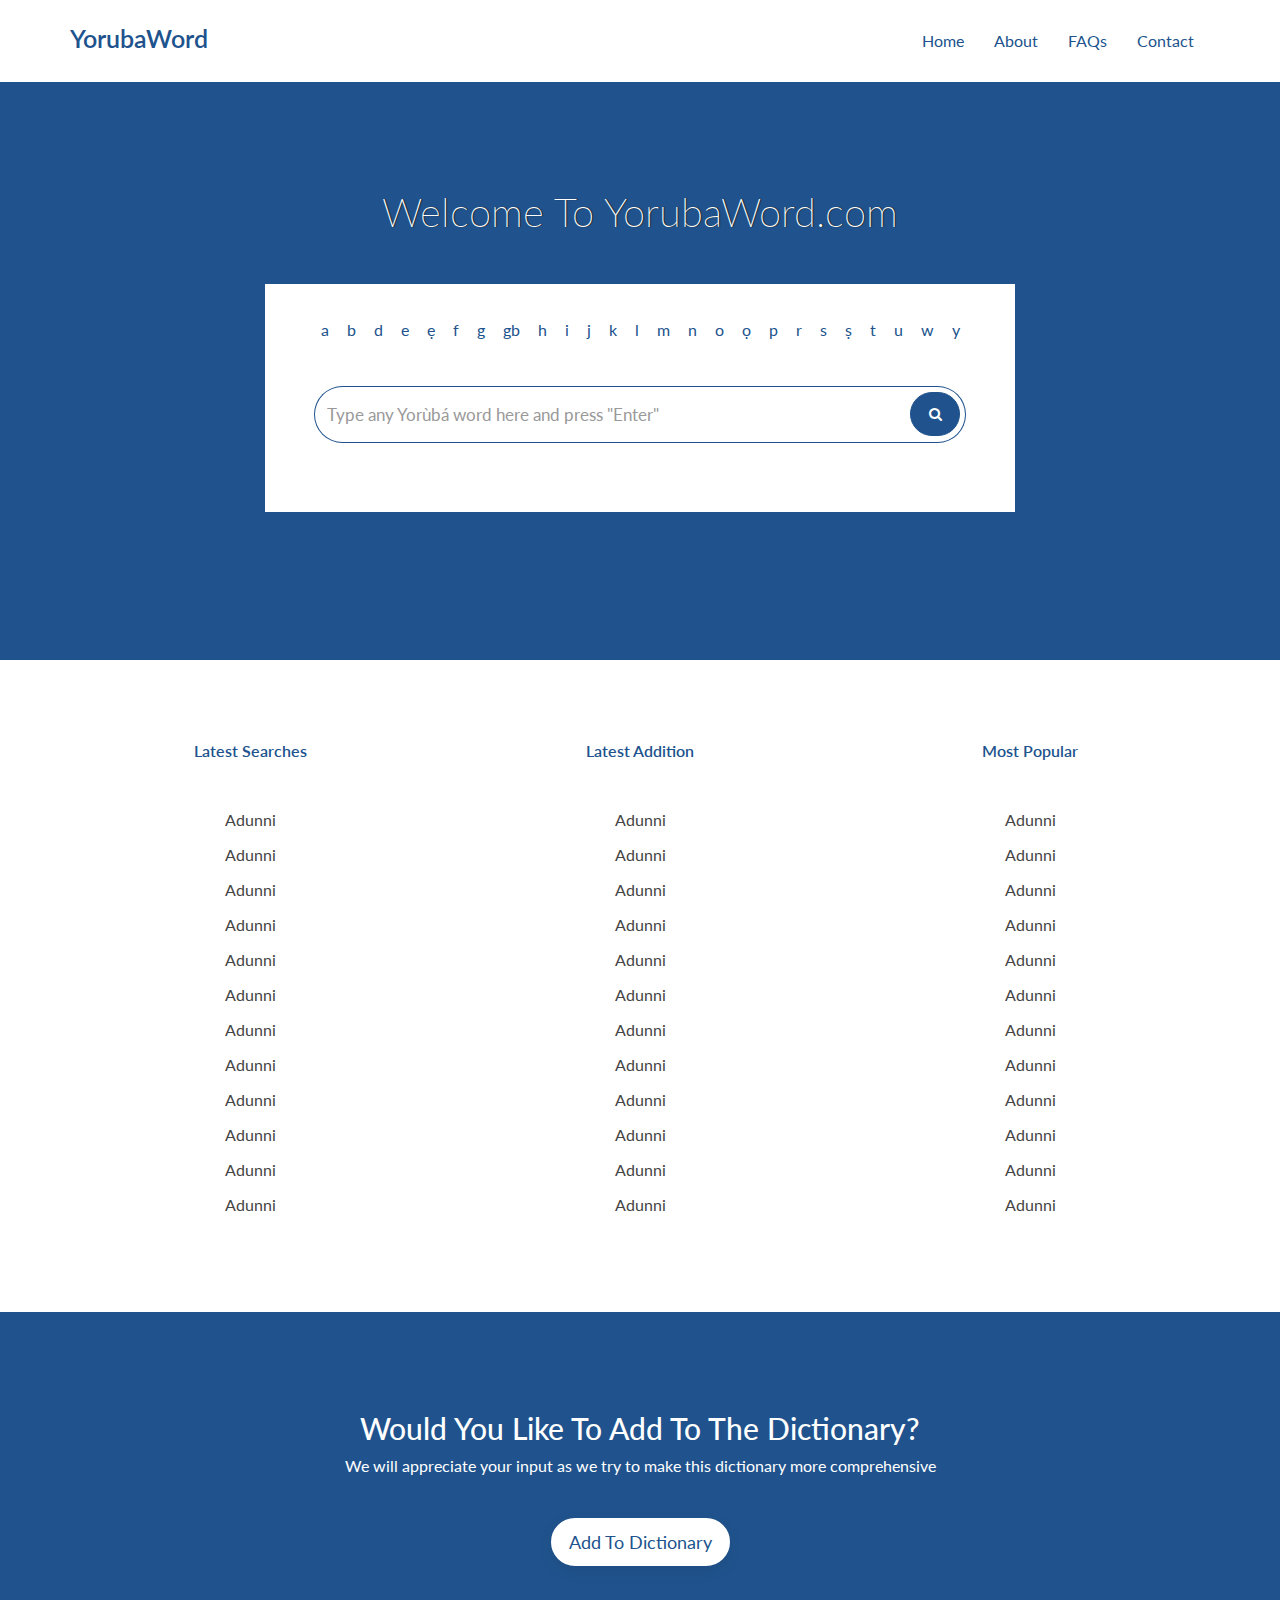
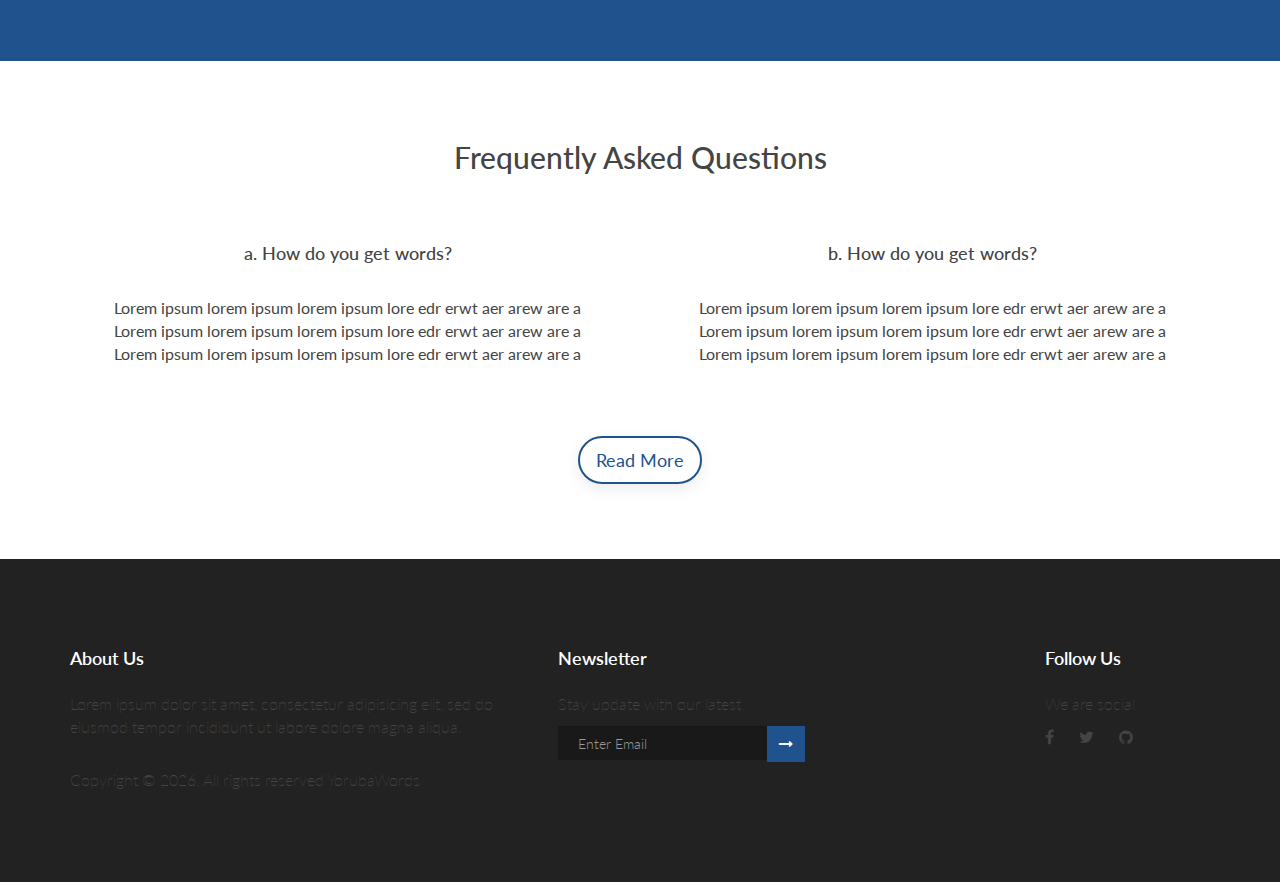
==== index.html @ 826f037b "updates" ====
<!DOCTYPE HTML>

<html>

<head>

    <title>Yoruba Words</title>
    
    <meta http-equiv="content-type" content="text/html;charset=UTF-8" />
    <meta charset="UTF-8" name="viewport" content="width=device-width,initial-scale=1,maximum-scale=1" />
    <meta name="description" content="Yoruba Words">

    <meta property="og:title" content="YorubaWords">
    <meta property="og:url" content="index.html">
    <meta property="og:description" content="Over 10,000 Yoruba words and still growing...">
    <meta property="og:type" content="website">
    <meta property="og:image" content="">

    <link href="https://fonts.googleapis.com/css?family=Lato" rel="stylesheet">


    <link href="assets/css/bootstrap.min.css" rel="stylesheet">
    
    <link href="assets/css/jquery-ui.min.css" rel="stylesheet">
    
    <link href="assets/css/font-awesome.min.css" rel="stylesheet">

    <link href="assets/css/style.css" rel="stylesheet">

</head>

<body>
    
    <!-- Header -->
    <header>
    
        <div class="container">

            <div class="navbar-brand hcolor">
              
                <a href="index.html">
                    <h2 class="hlogo">YorubaWord</h2>
                </a>

            </div>

            <div id="layout-nav" class="navbar" role="navigation">
                
                <div class="navbar-header">
                
                    <button type="button" class="navbar-toggle" data-toggle="collapse" data-target=".navbar-main-collapse">
                
                        <span class="sr-only">Toggle navigation</span>
                        
                        <span class="icon-bar"></span>
                        <span class="icon-bar"></span>
                        <span class="icon-bar"></span>
                
                    </button>
                
                </div>
                                           
                <div class="collapse navbar-collapse navbar-main-collapse">
                
                    <ul class="nav navbar-nav navbar-right hcolor">   
                
                        <li><a href="index.html">Home</a></li>
                        <li><a href="#">About</a></li>
                        <li><a href="faq.html">FAQs</a></li>
                        <li><a href="contact.html">Contact</a></li>
                    
                    </ul>
                
                </div>
            
            </div>
           
        </div>
   
    </header>
   
    <!-- end header -->

            
    <section id="searchform">

        <div class="jumbotron" id="home-banner">
        
            <div class="container">

                <div class="row">

                    <div class="col-md-2"></div>

                    <div class="col-md-8">
                
                        <h1>Welcome To YorubaWord.com</h1>

                        <div class="search-background">

                                <h4>Names listed alphabetically:</h4>
                                
                                <ul class="alphasearch">
                                
                                    
                                    <a href="#"><li>a</li></a>
                                    
                                    <a href="#"><li>b</li></a>
                                    
                                    <a href="#"><li>d</li></a>
                                    
                                    <a href="#"><li>e</li></a>
                                    
                                    <a href="#"><li>ẹ</li></a>
                                    
                                    <a href="#"><li>f</li></a>
                                    
                                    <a href="#"><li>g</li></a>
                                    
                                    <a href="#"><li>gb</li></a>
                                    
                                    <a href="#"><li>h</li></a>
                                    
                                    <a href="#"><li>i</li></a>
                                    
                                    <a href="#"><li>j</li></a>
                                    
                                    <a href="#"><li>k</li></a>
                                    
                                    <a href="#"><li>l</li></a>
                                    
                                    <a href="#"><li>m</li></a>
                                    
                                    <a href="#"><li>n</li></a>
                                    
                                    <a href="#"><li>o</li></a>
                                    
                                    <a href="#"><li>ọ</li></a>
                                    
                                    <a href="#"><li>p</li></a>
                                    
                                    <a href="#"><li>r</li></a>
                                    
                                    <a href="#"><li>s</li></a>
                                    
                                    <a href="#"><li>ṣ</li></a>
                                    
                                    <a href="#"><li>t</li></a>
                                    
                                    <a href="#"><li>u</li></a>
                                    
                                    <a href="#"><li>w</li></a>
                                    
                                    <a href="#"><li>y</li></a>
                                    
                                
                                </ul>
                            

                                <form class="form-horizontal" role="form">
                        
                                    <div class="search-input" id="search-tph">             			
                        
                                        <input type="text" class="form-control th this-query"
                                            id="keyboard" name="searchname"
                                            placeholder="Type any Yorùbá word here and press &quot;Enter&quot;" 
                                            autocomplete="off" spellcheck="false"
                                        >

                                        <button class="btn btn-search btn-success" type="submit"><i class="fa fa-search"></i></button>
                        
                                    </div>
                                    
                                    <br /><!-- /input-group -->                
                    
                                </form>
                            
                        </div>
                    
                    </div>

                    <div class="col-md-2"></div>
                
                </div>
                
            </div>
        
        </div>
    
    </section>

    <!-- end search section-->

    <!-- middle  section -->

    <section >
        
        <div class="container">

            <div class="row midbar">
                
                <div class="col-md-4 col-lg-4 popo-bg">

                    <p class="popotext">Latest Searches</p>

                        <ul class="popo-wd">
                            <li><a href="">Adunni</a></li>
                            <li><a href="">Adunni</a></li>
                            <li><a href="">Adunni</a></li>
                            <li><a href="">Adunni</a></li>
                            <li><a href="">Adunni</a></li>
                            <li><a href="">Adunni</a></li>
                            <li><a href="">Adunni</a></li>
                            <li><a href="">Adunni</a></li>
                            <li><a href="">Adunni</a></li>
                            <li><a href="">Adunni</a></li>
                            <li><a href="">Adunni</a></li>
                            <li><a href="">Adunni</a></li>
                        </ul>

                </div>

                <div class="col-md-4 popo-bg">

                    <p class="popotext">Latest Addition</p>

                        <ul class="popo-wd">
                            <li><a href="">Adunni</a></li>
                            <li><a href="">Adunni</a></li>
                            <li><a href="">Adunni</a></li>
                            <li><a href="">Adunni</a></li>
                            <li><a href="">Adunni</a></li>
                            <li><a href="">Adunni</a></li>
                            <li><a href="">Adunni</a></li>
                            <li><a href="">Adunni</a></li>
                            <li><a href="">Adunni</a></li>
                            <li><a href="">Adunni</a></li>
                            <li><a href="">Adunni</a></li>
                            <li><a href="">Adunni</a></li>
                        </ul>

                </div>

                <div class="col-md-4 popo-bg">

                    <p class="popotext">Most Popular</p>

                        <ul class="popo-wd">
                            <li><a href="">Adunni</a></li>
                            <li><a href="">Adunni</a></li>
                            <li><a href="">Adunni</a></li>
                            <li><a href="">Adunni</a></li>
                            <li><a href="">Adunni</a></li>
                            <li><a href="">Adunni</a></li>
                            <li><a href="">Adunni</a></li>
                            <li><a href="">Adunni</a></li>
                            <li><a href="">Adunni</a></li>
                            <li><a href="">Adunni</a></li>
                            <li><a href="">Adunni</a></li>
                            <li><a href="">Adunni</a></li>
                        </ul>

                </div>

            </div>
        
        </div>
    
    </section>

    <!-- end middle  section -->

  
    <!-- CTA  section -->

    <section class="ctab">
        
        <div class="container">
            
            <div class="row">
                
                <div class="col-md-12">
                    
                    <h2>Would You Like To Add To The Dictionary?</h2>

                    <p>We will appreciate your input as we try to make this dictionary more comprehensive</p>

                    <a href="submit-entry.html" class="btn btn-lg btn-link" style="margin-bottom:15px">Add To Dictionary</a>

                </div>
            
            </div>
        
        </div>
    
    </section>


    <section class="faqq">

        <div class="container">
        
            <div class="row">
                
                <h2  class="faqq-header">Frequently Asked Questions</h2>
                
                <div class="col-md-6">
            
                    <h4>a. How do you get words?</h4><br>
                    <p>Lorem ipsum lorem ipsum lorem ipsum lore edr erwt aer arew are
                         a<br>Lorem ipsum lorem ipsum lorem ipsum lore edr erwt aer arew are a
                         <br>Lorem ipsum lorem ipsum lorem ipsum lore edr erwt aer arew are a
                    </p>
            
                </div>
            
               <div class="col-md-6">
            
                    <h4>b. How do you get words?</h4><br>
                    <p>Lorem ipsum lorem ipsum lorem ipsum lore edr erwt aer arew are
                         a<br>Lorem ipsum lorem ipsum lorem ipsum lore edr erwt aer arew are a
                         <br>Lorem ipsum lorem ipsum lorem ipsum lore edr erwt aer arew are a
                    </p>
            
                </div>
                
                
                <a href="faq.html" class="btn btn-lg btn-link" style="margin-bottom:15px;">Read More</a>
                
            
            </div>
        
        </div>
    
    </section>



    <footer class="footer-area section-gap">

        <div class="container">
        
            <div class="row">
        
                <div class="col-lg-5 col-md-6 col-sm-6">
        
                    <div class="single-footer-widget">
        
                        <h6>About Us</h6>
                    
                        <p>
                    
                            Lorem ipsum dolor sit amet, consectetur adipisicing elit, sed do 
                            eiusmod tempor incididunt ut labore dolore magna aliqua.
        
                        </p>
                        
                        <p class="footer-text">Copyright ©
                            <script>document.write(new Date().getFullYear());</script>.
                            All rights reserved YorubaWords
                        </p>
            
                    </div>
                
                </div>
                
                <div class="col-lg-5  col-md-6 col-sm-6">
                
                    <div class="single-footer-widget">
                
                        <h6>Newsletter</h6>
                
                        <p>Stay update with our latest</p>
                
                        <div class="" id="mc_embed_signup">

                            <form target="_blank" novalidate="true" action="https://spondonit.us12.list-manage.com/subscribe/post?u=1462626880ade1ac87bd9c93a&amp;id=92a4423d01" method="get" class="form-inline">

                                <div class="d-flex flex-row">
                                
                                    <input class="form-control" name="EMAIL" placeholder="Enter Email" onfocus="this.placeholder = ''" onblur="this.placeholder = 'Enter Email '" required="" type="email">

                                            <button class="click-btn btn btn-default">
                                                <i class="fa fa-long-arrow-right" aria-hidden="true"></i>
                                            </button>
                                            
                                            <div style="position: absolute; left: -5000px;">
                                                <input name="b_36c4fd991d266f23781ded980_aefe40901a" 
                                                tabindex="-1" value="" type="text">
                                            </div>
                                        
                                </div>		

                                <div class="info"></div>
                                
                            </form>

                        </div>
                        
                    </div>
                
                </div>						
                
                <div class="col-lg-2 col-md-6 col-sm-6 social-widget">
                
                    <div class="single-footer-widget">
                
                        <h6>Follow Us</h6>
                
                        <p>We are social</p>
                
                        <div class="footer-social d-flex align-items-center">
                            <a href="#"><i class="fa fa-facebook"></i></a>
                            <a href="#"><i class="fa fa-twitter"></i></a>
                            <a href="#"><i class="fa fa-github"></i></a>
                        </div>
                
                    </div>
                
                </div>							
            
            </div>
        
        </div>
    
    </footer>


    <script src="assets/js/jquery-2.1.3.min.js" defer></script>
    
    <script src="assets/js/bootstrap.min.js" defer></script>

</body>
</html>
---- assets/css/style.css ----
/* SECTION 1: Bootstrap Override */

.form-control, .btn, input, textarea { border-radius:0; }

.btn-link:hover {
	text-decoration: none;
}

.thumbnail {
	padding: 0;
}

.thumbail img {
	padding: 0;
	border: 0;
}

label {
  font-weight: bold;
  display: block;
}

label.required:after, 
label.optional:after {
  font-style: oblique;
  font-weight: normal;
  opacity: 0.8;
  font-size: smaller;
  float: right;
}

label.optional:after {
  content:" (optional)";
}

label.required:after {
  content:" (required)";
  color:red;
}

a,a:hover,a:active,a:visited, a:visited:hover {
  color: inherit;
  text-decoration: none;
}

a#link {
	color:#A08A5C;
	font-weight: bold;
}

/*  SECTION 2: Typography */

/*
Arial
Brandon Grotesque W01 | 200,500
FF Meta W01 | 200,300
FF Meta W07 | 400,700
*/

body {
	font-family: 'Lato', sans-serif;
	font-weight: 400;
	font-size: 16px;
	color:#444;
	background-color: #fff;
}

h1,h2,h3,h4,h5,h6 {
	font-family: 'Lato', sans-serif;
	font-weight: 500;
}

.jumbotron h1 {
	font-family: 'Lato', sans-serif;
	font-weight: 500;
}

.jumbotron h3 {
	font-family: 'Lato', sans-serif;
	font-weight: 500;
}

footer {
	font-family: 'Lato', sans-serif;
	font-weight: 200;
}

.intonation {
	font-family: 'Lato', sans-serif;
}

.name {
	color: #CDA463;
	font-weight: bold;
	text-transform: capitalize;
}

/* SECTION 3: Layouts */

header {
	padding-top: 5px;
	padding-bottom: 15px;
}

.navbar {
	border-radius: 0;
    margin-bottom: 0px;
}

.navbar-brand {
	padding:0;
}

.hcolor{
	color: #20538d;
}

.hlogo{
	font-weight: 600;
	font-size: 25px;
}

header .container img.logo {
    width: 215px;
    height: 60px;
}

.navbar li a {
	margin-top: 10px;
}

.nav > li > a:focus, 
.nav > li > a:hover {
    text-decoration: none;
    background: none;
}

/* Search bar area */

.jumbotron {
	background: #20538d no-repeat center center;
	color: #fff;
	text-align: center;
}

.jumbotron.mini {
	text-align: left !important;
}

.jumbotron h1 {
	font-size: 40px;
	font-weight: 200;
	margin-bottom: 50px;
	padding-top: 40px;
	text-shadow: 1px 0 1px #1e1e1e;
}
.jumbotron h3 {
	font-size: 21px;
	line-height: 1.3em;
}

.jumbotron .jtext a {
	color: #FFFFFF;
	font-size: 16px;
	display: inline-block;
	position: absolute;
	top: 65px;
	right: 10px;
}

.jumbotron p { font-size:14px; }

/* .jumbotron a, .jumbotron a:hover {
	text-transform: uppercase;
	color: #fff;
	border: solid 2px #fff;
} */

/* #home-banner {
    background-size:cover;
	background-image: url("../img/bg/IMG_0089.jpg");
    width:100%;
    -webkit-user-select: none;
	-khtml-user-select: none;
    -moz-user-select: none;
	-o-user-select: none;
	user-select: none;
} */

/* ==================Search Bar============================  */
.search-input { 
	position: relative;
  	display: inline-block;
  	margin: 10px 0px 70px 0px;
}

.search-background {
	background-color: #fff;
	margin-bottom: 100px;
}

ul.alphasearch {
	list-style: none;
	text-align: center;
	font-size: 16px;
	padding-left: 0px;
	padding-bottom: 20px;
	/* margin: 5px 0 5px 0; */
	display: inline-block;
}

ul.alphasearch li {
	/* float: left; */
	/* margin: 1px; */
	padding: 5px 7px;
	color: #20538d;
	display: inline-block;
	text-decoration: none;
	text-transform: lowercase;
}

.th, .th-query {
	text-indent: 0px;
  	border-radius: 50px;
	height: 55px;
	width: 650px;
	margin: 0;
	border: 0;
	font-size: 17px;
	color: #555555;

	-webkit-box-shadow: 0 0 0 1px #20538d;
	-moz-box-shadow: 0 0 0 1px #20538d;
	box-shadow: 0 0 0 1px #20538d;
}

.th:focus, .th-query:focus {
	-webkit-box-shadow: 0 0 0 3px #20538d;
	-moz-box-shadow: 0 0 0 3px #20538d;
	box-shadow: 0 0 0 3px #20538d;
}

.tt-hint {
	font-weight: bold;
}

.tt-menu {
	background-color: #FFFFFF;
	box-shadow: 0 5px 10px rgba(0, 0, 0, 0.2);
	margin-top: 5px;
	padding: 8px 0;
	width: 650px;
}

.tt-suggestion {
	font-size: 24px;
	line-height: 24px;
	padding: 3px 20px;
	color: #555555;
	text-align: left;
	cursor: pointer;
}

.tt-suggestion p {
	margin: 0;
}

.search-input .fa-keyboard-o {
  	position: absolute;
	top: 20px;
	right: 60px;
	font-size: 15px;
}

#keyboardp {
	cursor: pointer;
	color: #075265;
}

#miniKeyboardp {
	cursor: pointer;
	color: #075265;
}

.tt-cursor {
	background-color: #EEE;
}

.search {
	color: #C8AD75;
	padding-top: 15px;
	padding-bottom: 5px;
}

.search-box {
	color: #FFF;
}

.adv-search {
	margin-bottom: 1px;
	font-weight: bold;
}

/*.btn.focus, .btn:focus, .btn:hover {
    color: #C8AD75;
    text-decoration: none;
	background: #FFF;
}*/

.btn-search {
	position: absolute;
	top: 5px;
	right: 5px;
	height: 44px;
	width: 50px;
	border-radius: 50px;
	background-color: #20538d;
	border-color: #20538d;
}

/* ==================End Search Bar============================  */



/* ========================popular words================================= */

.midbar{
	margin-top: 50px;
	margin-bottom: 50px;
}

.popo-bg {
	text-align: center;
}

.popo-wd {
	padding: 30px 30px;
	text-decoration: none;
	list-style: none;
	line-height: 35px;
}

.popotext{
	font-weight: 600;
	color: #20538d;
}

/* * ========================End popular words================================= */ 



/* call to action row */

.ctab{
	background-color: #20538d;
	padding-top: 80px;
	padding-bottom: 80px;
	color: #fff;
	text-align: center;
}

.ctab a, .ctab a:hover {
	background: #fff;
    color: #20538d;
	border: solid 2px #fff;
	border-radius: 50px;
	box-shadow: 0 5px 15px rgba(0, 0, 0, 0.08);
	margin-top: 30px;
}


/* end call to action row */



 
/* FAQ Page */

.faqq{
	padding-top: 60px;
	padding-bottom: 60px;
	text-align: center;
}


.faqq-header {
	text-align: center;
	padding-bottom: 50px;
}

.faqq a, .faqq a:hover {
	background: #fff;
    color: #20538d;
	border: solid 2px #20538d;
	border-radius: 50px;
	box-shadow: 0 5px 15px rgba(0, 0, 0, 0.08);
	margin-top: 60px;
}


.content-area-7 {
    padding: 60px 0;
}

.main-title {
    text-align: center;
    margin-bottom: 50px;
}

.main-title h1 {
    font-weight: 500;
    color: #37404d;
    font-size: 34px;
}

.faq-accordion {
    -webkit-box-shadow: 0 0 15px rgba(0,0,0,0.06);
    box-shadow: 0 0 15px rgba(0,0,0,0.06);
}

.faq-accordion .card {
    margin-bottom: 0;
    border: none;
    border-bottom: 1px solid #f1f2f3;
    background-color: #FFF;
}

.faq-accordion .card-header {
    padding: 25px 20px 20px 20px;
    background: #fff;
}

.faq-accordion .card-title {
    margin-bottom: 0;
    padding-right: 20px;
    letter-spacing: 0;
    font-size: 16px;
    cursor: pointer;
}

.faq-accordion .card-block {
    padding: 25px 20px 20px 20px;
}

@media (min-width: 992px){
.offset-lg-2 {
    margin-left: 16.666667%;
}}

.faq-accordion .card-header a.collapsed:before {
    content: "\f078";
    font-size: 13px;
    font-weight: 300;
    margin-right: 20px;
}

.faq-accordion .card-header a:before {
    color: #274cbf;
}

.faq-accordion .card-header a:before {
    font-family: 'FontAwesome';
    content: "\f077";
    font-size: 13px;
    font-weight: 300;
    margin-right: 20px;
}

.card-header:first-child {
    border-radius: calc(.25rem - 1px) calc(.25rem - 1px) 0 0;
}

.card-header {
    padding: .75rem 1.25rem;
    margin-bottom: 0;
    background-color: rgba(0, 0, 0, .03);
    border-bottom: 1px solid rgba(0, 0, 0, .125);
}


/* End FAQ Page */



/* Footer */

.footer-area {
    padding-top: 100px;
    background-color: #222222;
}

.section-gap {
    padding: 80px 0;
}

h6 {
    color: #fff;
    margin-bottom: 25px;
    font-size: 18px;
    font-weight: 600;
}

.footer-text {
    padding-top: 20px;
}

.footer-text a, .footer-text i {
    color: #b01afe;
}

.single-footer-widget .click-btn {
    color: #fff;
    border-radius: 0;
    border-top-left-radius: 0px;
    border-bottom-left-radius: 0px;
    padding: 8px 12px;
    border: 0;
}


.d-flex {
    display: flex !important;
}
.flex-row {
    flex-direction: row !important;
}

.single-footer-widget input {
    border: none;
    width: 80%;
    font-weight: 300;
    background: #191919;
    color: #777;
    padding-left: 20px;
    border-radius: 0;
    font-size: 14px;
}

.btn i, .btn-large i, .btn-floating i, .btn-large i, .btn-flat i {
    font-size: 1em;
    line-height: inherit;
}

.single-footer-widget .info {
    position: absolute;
    margin-top: 20%;
    color: #fff;
    font-size: 12px;
}



.footer-social a {
    padding-right: 25px;
    -webkit-transition: all 0.3s ease 0s;
    -moz-transition: all 0.3s ease 0s;
    -o-transition: all 0.3s ease 0s;
    transition: all 0.3s ease 0s;
}

@media (max-width: 991px){
.single-footer-widget {
    margin-bottom: 50px;
}}

@media (max-width: 800px){
.social-widget {
    margin-top: 30px;
}}

.p1-gradient-bg, .primary-btn, .primary-btn2:hover, .single-feature:hover, .video-area .overlay-bg, .single-footer-widget .click-btn, .generic-banner {
    background-image: -moz-linear-gradient(0deg, #20538d 0%, #20538d 100%);
    background-image: -webkit-linear-gradient(0deg, #20538d 0%, #20538d 100%);
    background-image: -ms-linear-gradient(0deg, #20538d 0%, #20538d 100%);
}


/* end foooter */


/* contact */
.section-padding {
    padding: 80px 0;
}

.contact .item {
    margin-top: -20px;
    padding-bottom: 60px;
}

.contact i {
    color: #ccc;
    display: inline-block;
    font-size: 44px;
    margin-bottom: 20px;
    height: 100px;
    width: 100px;
    line-height: 100px;
}

.contact .item-title {
    color: #262626;
    padding-bottom: 18px;
}

.item-title {
    font-size: 22px;
    font-weight: 700;
    letter-spacing: 1px;
    text-transform: uppercase;
}

.contact span {
    color: #8c8c8c;
    font-size: 15px;
}

.contact form {
    max-width: 960px;
    margin: 35px auto 0;
}

.contact form .form-control {
    margin-bottom: 23px;
    text-align: center !important;
}

.wpcf7-form textarea.form-control {
    height: inherit;
}

.wpcf7-form .form-control {
    color: #8c8c8c;
    font-size: 1em;
    box-shadow: none;
    border: 0;
    border-bottom: 2px solid #d9d9d9;
    height: 50px;
    padding: 20px 0;
    margin-bottom: 33px;
    border-radius: 0;
}



.btnz {
    background: #20538d;
    border: 1px solid #20538d;
    border-radius: 5px;
    padding: 15px 48px;
    font-size: 15px;
    color: #fff;
    letter-spacing: 1px;
	text-transform: uppercase;
	margin-top: 40px;
}
/* end contact */


/* submit entry */

.subent-padding {
    padding: 60px 0;
}

.subent{
	text-align: center;
}

.subent h4{
	font-weight: 600;
    color: #20538d;
	font-size: 18px;
	padding-bottom: 20px;
}

.main-title-sb {
    text-align: center;
    margin-bottom: 80px;
}

.form-control-sb {
    /* display: block; */
    width: 80%;
    /* height: 34px; */
    padding: 20px 12px;
    font-size: 14px;
	line-height: 1.42857143;
	text-align: center;
    color: #555;
    background-color: #fbfbfb;
    background-image: none;
    border: none;
    border-radius: 4px;
    -webkit-box-shadow: inset 0 1px 1px rgba(0,0,0,.075);
    box-shadow: 0 3px 5px rgba(0, 0, 0, 0.2);
    -webkit-transition: border-color ease-in-out .15s,-webkit-box-shadow ease-in-out .15s;
    -o-transition: border-color ease-in-out .15s,box-shadow ease-in-out .15s;
    transition: border-color ease-in-out .15s,box-shadow ease-in-out .15s;
}

.sbf{
	padding-top: 70px;
	padding-bottom: 70px;
}

.sbt{
	padding-bottom: 50px;
}
/* end submit entry */






/* ----- Media queries ----- */

@media (max-width: 1200px) {

}


@media (max-width: 767px) {
	header {
		background: #fff;
		padding-bottom: 15px;
	}

	header .container img.logo {
		width: 107.5px;
		height: 30px;
	}

	.navbar-toggle {
		background-color: #20538d;
		margin-right: 0;
		border-color: #20538d;
		margin-top: 20px;
	}

	.navbar-toggle .icon-bar {
		border:solid 1px #fff;
	}

	.navbar-collapse {
		text-align: center;
	}

	/* .search-input {
		display: block;
	} */

	.search-input input {
		width: 100%;
	}

	.th, .th-query {
		width: auto;
	}

	.tt-menu {
		width: auto;
	}

}

@media (min-width: 480px) {

	.navbar {
		width:auto;
		float:right;
	}
}

@media (max-width: 480px) {

	.search-input input {
		width: 100%;
	}

	.th, .th-query {
		width: auto;
	}

	.tt-menu {
		width: auto;
	}

}


/* public entry page */


.search-input-p { 
	position: relative;
  	display: inline-block;
  	margin: 10px 0px 10px 0px;
}


.th-p, .th-query-p {
	text-indent: 0px;
  	border-radius: 50px;
	height: 55px;
	width: 350px;
	margin: 0;
	border: 0;
	font-size: 15px;
	color: #000;
	text-align:center;

	-webkit-box-shadow: 0 0 0 1px #20538d;
	-moz-box-shadow: 0 0 0 1px #20538d;
	box-shadow: 0 0 0 1px #20538d;
}

.th-p:focus, .th-query-p:focus {
	-webkit-box-shadow: 0 0 0 3px #20538d;
	-moz-box-shadow: 0 0 0 3px #20538d;
	box-shadow: 0 0 0 3px #20538d;
}


.popo-bg-p {
	text-align: center;
	background-color: #fafafa;
	padding-top: 20px;
	box-shadow: 0 3px 5px rgba(0, 0, 0, 0.2);
}

.popo-wd-p {
	padding: 10px 10px;
	text-decoration: none;
	list-style: none;
	line-height: 35px;
}

.popotext-p{
	font-weight: 600;
	color: #20538d;
}

/* end public entry page */




/* index search page */


.search-background-s{
	background-color: #fff;
    margin-bottom: 20px;
}



















/* end of index search page */



/* .lang {
	color: #FFF;
	margin-top: 30px;
}

.social-links {
  font-size: 20px;
  display: inline-block;
}

.social-links a {
    display: inline-block;
	color:#cda463;
    text-align: center;
    margin-left: 0px;
}

.social-links a + a {
	margin-left:15px;
}

.llm {
	background: #f9f9f9;
	padding-top: 20px;
	padding-bottom: 20px;
	margin-bottom: 50px;
}

.llm hr {
	display: none;
}
.llm ul {
	list-style-type: none;
	margin: 0;
}

.llm h5 {
	color: #075265;
	font-size: 18px;
}


.side-bar {
	width: 100%;
	background: #F9F9F9;
	margin-right: 10px;
	margin-left: 20px;
	padding: 5px;
	-webkit-box-shadow: 13px 14px 15px -16px rgba(0,0,0,0.15);
	-moz-box-shadow: 13px 14px 15px -16px rgba(0,0,0,0.15);
	box-shadow: 13px 14px 15px -16px rgba(0,0,0,0.15);
}

.side-bar li {
	list-style: none;
}


.subscribe .form-group {
	position: relative;
}
.subscribe .form-control + button {
	position: absolute;
	right: 1px;
	top: 1px;
	bottom: 1px;
}

.share .btn {
	color:#fff;
}
.search-results h4 a {
  color:#0e5264;
}

.search-result .entry, .search-results {
	background: #f9f9f9 !important;
}

.strong-text {
	font-weight: bold;
}
footer {
	padding-top: 25px;
	padding-bottom: 30px;
	margin-top: 50px;
	color:#cda463;
	font-size: 14px;
}

footer a + a {
	margin-left: 10px;
}

ul.alphabets {
	list-style: none;
	text-align: center;
	padding-left: 0px;
	margin: 5px 0 5px 0;
	display: inline-block;
}

ul.alphabets li {
	float: left;
	margin: 1px;
	padding: 10px 15px;
	border: #DDD;
	background: #f9f9f9;
	display: inline-block;
	text-decoration: none;
}

ul.alphabets li:hover {
	background-color: #fff;
}

.alphabet-listing ul {
	list-style: none;
	padding-left: 0px;
	-webkit-column-width: 100px;
	-moz-column-width: 100px;
	column-width: 100px;
} */
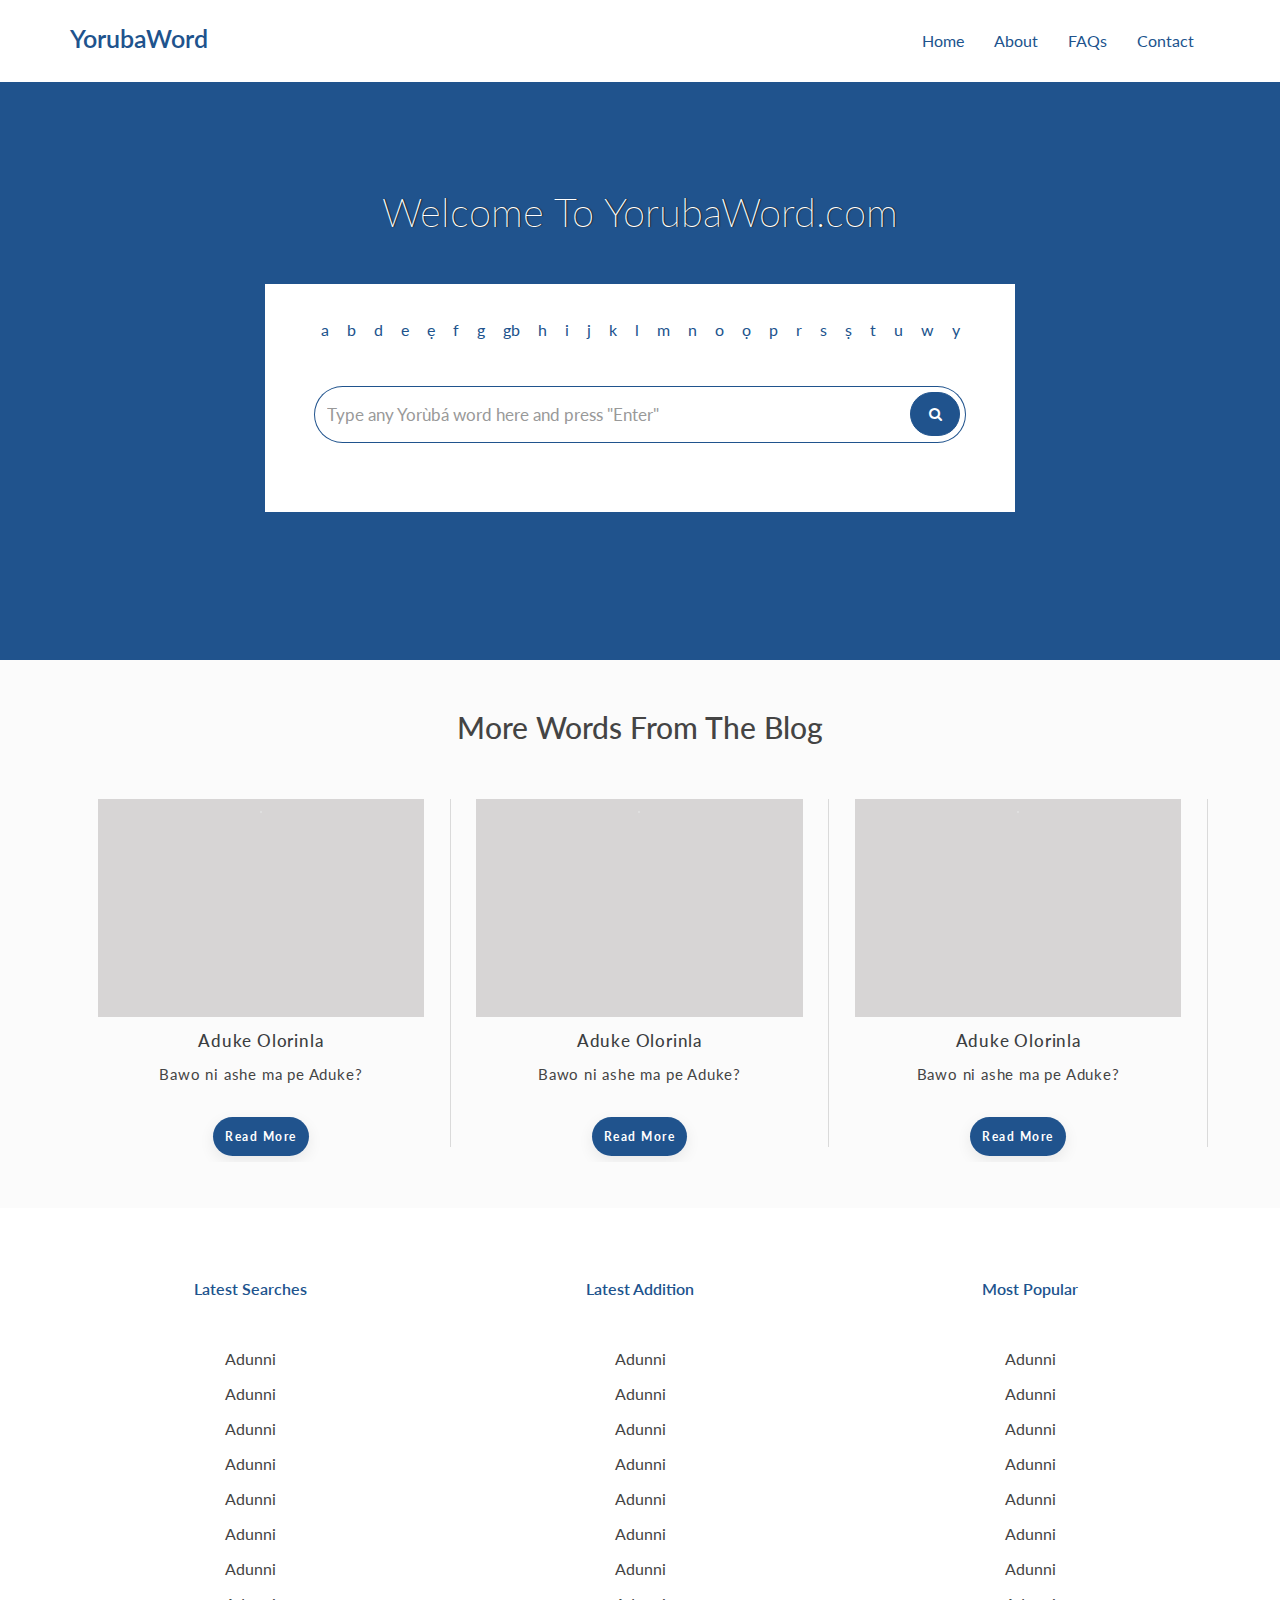
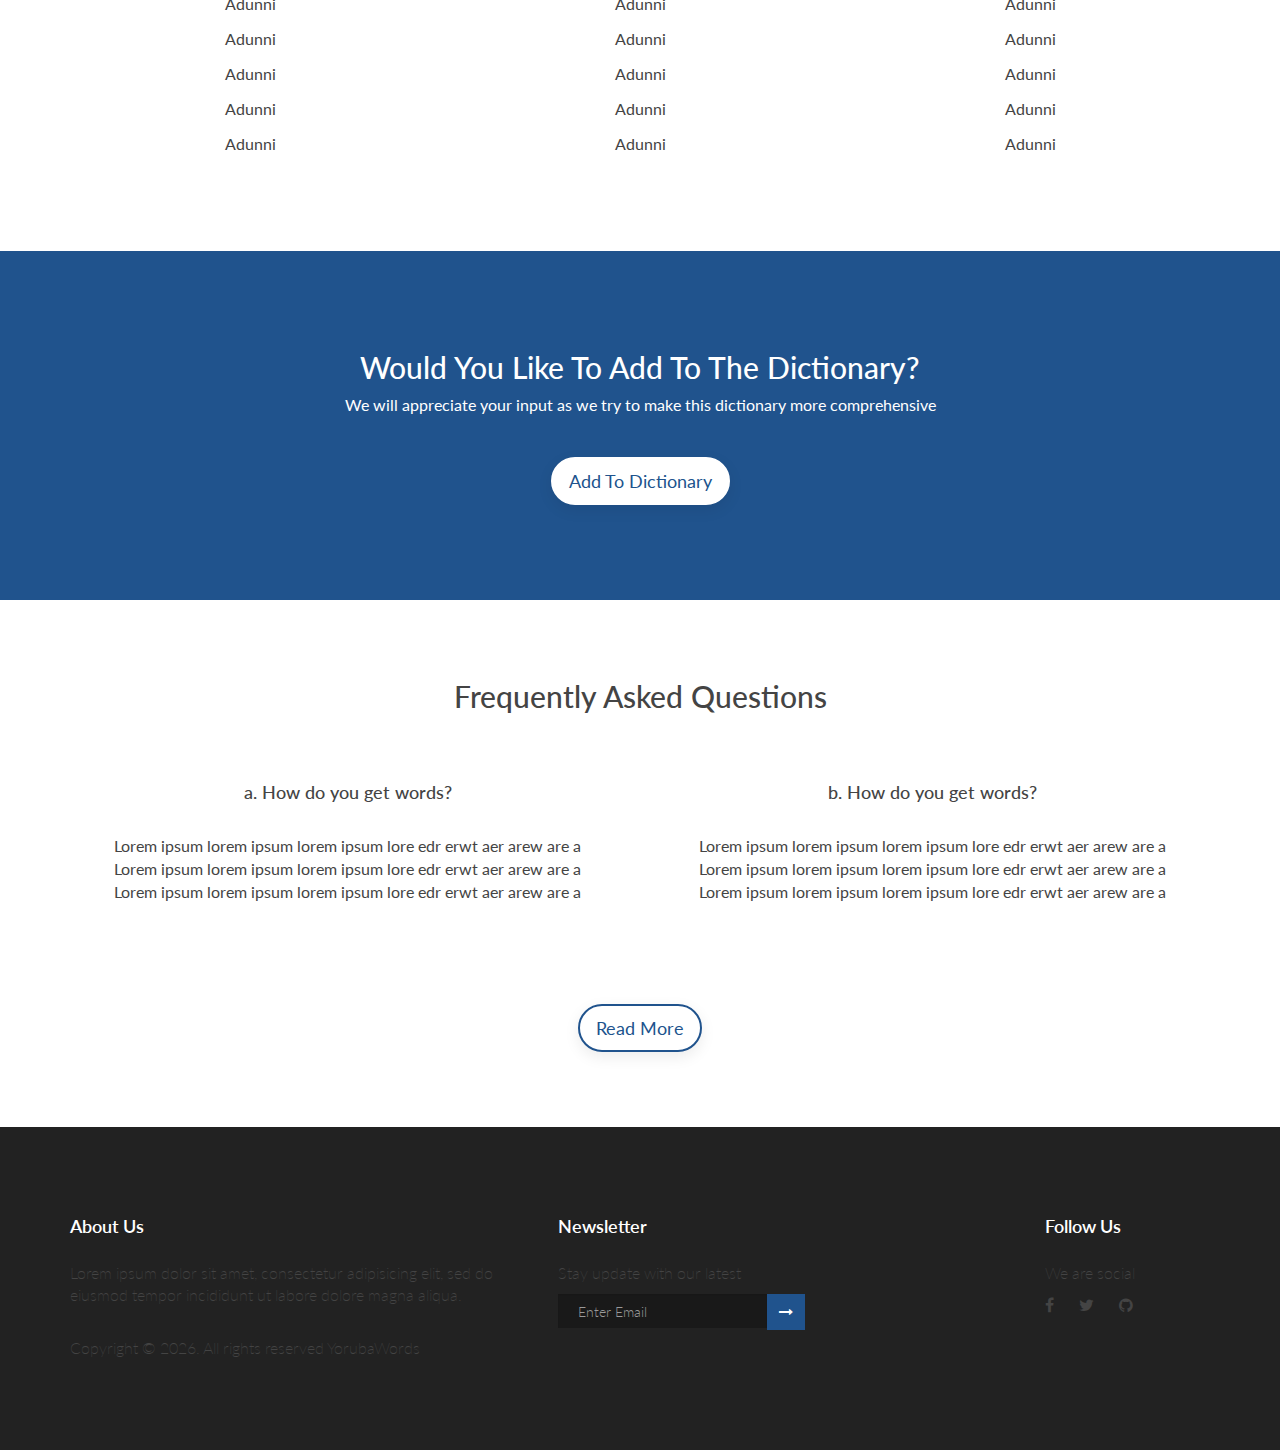
==== commit 24dc3b82: "updates" ====
--- a/index.html
+++ b/index.html
@@ -65,7 +65,7 @@
                     <ul class="nav navbar-nav navbar-right hcolor">   
                 
                         <li><a href="index.html">Home</a></li>
-                        <li><a href="#">About</a></li>
+                        <li><a href="about.html">About</a></li>
                         <li><a href="faq.html">FAQs</a></li>
                         <li><a href="contact.html">Contact</a></li>
                     
@@ -191,6 +191,103 @@
 
     <!-- end search section-->
 
+
+    <!-- something for the blog -->
+
+
+    <div class="full-cnt clearfix bg-fet padding-lr-0p8em">
+
+        <div class="in-cnt-type1 clearfix">
+        
+            <!--Home games widget start-->
+      
+            <div class="home-games-wgt-cnt">
+      
+                <div class="home-games-wgt-items">
+      
+                    <h2>More Words From The Blog</h2><br><br>
+        
+      
+                    <div>
+      
+                        <a href="">
+                            <span class="lazyload-container ratio-3-2">
+                                <img data-sizes="auto" alt="" is_retina="true" 
+                                data-src="" 
+                                data-loaded="true">
+                            </span>
+                        </a>
+      
+      
+                        <h5><a href="#">Aduke Olorinla</a></h5>
+      
+                        <p class="mell-wh-0"><a class="" href="#">Bawo ni ashe ma pe Aduke?</a></p>
+      
+                        <a class="quiz-link" href="">Read More</a>
+      
+                    </div>
+      
+                    
+          
+                
+                     <div>
+      
+                        <a href="#">
+                            <span class="lazyload-container ratio-3-2">
+                                <img data-sizes="auto" alt="" is_retina="true"
+                                 data-src="" data-loaded="true">
+                            </span>
+                        </a>
+      
+      
+                        <h5><a href="#">Aduke Olorinla</a></h5>
+      
+                        <p class="mell-wh-0"><a class="" href="#">Bawo ni ashe ma pe Aduke?</a></p>
+      
+                        <a class="quiz-link" href="">Read More</a>
+      
+                    </div>
+      
+        
+          
+                    <div>
+      
+                        <a href="#">
+                            <span class="lazyload-container ratio-3-2">
+                                <img data-sizes="auto" alt="" is_retina="true" 
+                                data-src="" data-loaded="true">
+                            </span>
+                        </a>
+      
+      
+                        <h5><a href="#">Aduke Olorinla</a></h5>
+      
+                        <p class="mell-wh-0"><a class="" href="#">Bawo ni ashe ma pe Aduke?</a></p>
+      
+                        <a class="quiz-link" href="">Read More</a>
+      
+                    </div>
+      
+        
+                </div>
+      
+            </div>
+      
+            <!--Home games widget end-->    
+      
+            <!-- <hr class="gray-divide home-divide"> -->
+      
+        </div>
+    
+    </div>
+
+
+
+
+    <!-- end something for the blog -->
+
+
+
     <!-- middle  section -->
 
     <section >
@@ -304,7 +401,7 @@
                 
                 <h2  class="faqq-header">Frequently Asked Questions</h2>
                 
-                <div class="col-md-6">
+                <div class="col-md-6" style="padding-bottom: 30px;">
             
                     <h4>a. How do you get words?</h4><br>
                     <p>Lorem ipsum lorem ipsum lorem ipsum lore edr erwt aer arew are
@@ -314,7 +411,7 @@
             
                 </div>
             
-               <div class="col-md-6">
+               <div class="col-md-6" style="padding-bottom: 30px;">
             
                     <h4>b. How do you get words?</h4><br>
                     <p>Lorem ipsum lorem ipsum lorem ipsum lore edr erwt aer arew are
@@ -374,7 +471,7 @@
                 
                         <div class="" id="mc_embed_signup">
 
-                            <form target="_blank" novalidate="true" action="https://spondonit.us12.list-manage.com/subscribe/post?u=1462626880ade1ac87bd9c93a&amp;id=92a4423d01" method="get" class="form-inline">
+                            <form target="_blank" novalidate="true" action="" method="get" class="form-inline">
 
                                 <div class="d-flex flex-row">
                                 
--- a/assets/css/style.css
+++ b/assets/css/style.css
@@ -1,4 +1,6 @@
-/* SECTION 1: Bootstrap Override */
+
+
+/* =========== SECTION 1: Bootstrap Override =============== */
 
 .form-control, .btn, input, textarea { border-radius:0; }
 
@@ -48,14 +50,12 @@
 	font-weight: bold;
 }
 
-/*  SECTION 2: Typography */
-
-/*
-Arial
-Brandon Grotesque W01 | 200,500
-FF Meta W01 | 200,300
-FF Meta W07 | 400,700
-*/
+
+
+
+
+
+/* ================== SECTION 2: Typography ========================= */
 
 body {
 	font-family: 'Lato', sans-serif;
@@ -95,7 +95,13 @@
 	text-transform: capitalize;
 }
 
-/* SECTION 3: Layouts */
+
+
+
+
+
+
+/* ================ SECTION 3: Layouts ================== */
 
 header {
 	padding-top: 5px;
@@ -135,12 +141,22 @@
     background: none;
 }
 
-/* Search bar area */
+
+
+
+
+
+
+
+/* =============== Search bar area =================== */
 
 .jumbotron {
 	background: #20538d no-repeat center center;
+	/* background-size: cover; */
+	/* background-image: url(../img/bg/IMG_0089.jpg); */
 	color: #fff;
 	text-align: center;
+	margin-bottom: 0;
 }
 
 .jumbotron.mini {
@@ -187,7 +203,8 @@
 	user-select: none;
 } */
 
-/* ==================Search Bar============================  */
+
+
 .search-input { 
 	position: relative;
   	display: inline-block;
@@ -322,10 +339,192 @@
 
 
 
-/* ========================popular words================================= */
+
+
+
+
+
+
+/* =========== Featured Blog Post On Homepage ================= */
+
+.bg-fet {
+    background: #fbfbfb;
+}
+
+.padding-lr-0p8em {
+    padding-left: 0.8em;
+    padding-right: 0.8em;
+}
+
+.in-cnt-type1 {
+    margin: 0 auto;
+    max-width: 1136px;
+    position: relative;
+    width: 100%;
+}
+
+.home-games-wgt-cnt {
+    clear: both;
+    position: relative;
+    text-align: center;
+    margin-bottom: 0;
+    padding-top: 1em;
+}
+
+.home-games-wgt-cnt .home-games-wgt-items {
+    display: inline-block;
+    width: 100%;
+    margin-bottom: 40px;
+    overflow: hidden;
+    padding: 0.9375em 0;
+}
+.home-games-wgt-cnt .home-games-wgt-items h4 {
+    position: relative;
+    padding-top: 1.7857em;
+    margin: 0 auto;
+    width: 70%;
+}
+.home-games-wgt-cnt .home-games-wgt-items h4+div {
+    padding-left: 2em;
+}
+
+.home-games-wgt-cnt .home-games-wgt-items div {
+    position: relative;
+    float: left;
+    width: 33.333%;
+    box-sizing: border-box;
+    border-right: 1px solid #dadada;
+    padding: 0 1.6em;
+}
+
+.home-games-wgt-cnt .home-games-wgt-items a {
+    color: inherit;
+}
+
+.lazyload-container.ratio-3-2 {
+    padding-bottom: 66.67%;
+}
+
+.lazyload-container {
+    position: relative;
+    height: 0;
+    display: block;
+    background-color: #d7d5d5;
+}
+
+
+.home-games-wgt-cnt .home-games-wgt-items img {
+    border: 1px solid #dfdfdf;
+}
+
+.lazyload-container img.lazyloaded {
+    width: 100%;
+}
+
+.home-games-wgt-cnt .home-games-wgt-items h5 {
+    color: #3b3e41;
+    font-size: 1.0625em;
+    line-height: 1.3571;
+    margin-bottom: 0.7em;
+    margin-top: 0.7em;
+    letter-spacing: 0.047em;
+}
+
+.home-games-wgt-cnt .home-games-wgt-items p.mell-wh-0 {
+    overflow: hidden;
+    height: 2.9332em;
+    line-height: 1.4666em;
+}
+
+.home-games-wgt-cnt .home-games-wgt-items p {
+    font-size: 0.937em;
+    line-height: 1.4666em;
+    letter-spacing: 0.0533em;
+    margin-bottom: 1.1em;
+}
+
+.home-games-wgt-cnt .home-games-wgt-items p.mell-wh-0>*:first-child {
+    float: right;
+    width: 100%;
+    margin-left: -5px;
+}
+
+.home-games-wgt-cnt .home-games-wgt-items .quiz-link {
+    text-align: center;
+}
+
+.home-games-wgt-cnt .home-games-wgt-items .quiz-link, .waplanding-see-all a {
+    color: #fff;
+    /* display: block; */
+    font-family: 'Lato',Helvetica,Arial,sans-serif;
+    font-size: 0.75em;
+    font-weight: 700;
+    letter-spacing: 0.125em;
+    line-height: 0.9375em;
+    padding: 1em;
+    position: relative;
+    /* text-align: left; */
+    /* text-indent: 0.3125em; */
+	/* text-transform: uppercase; */
+	
+	background: #20538d;
+	/* border: solid 2px #fff; */
+	border-radius: 50px;
+	box-shadow: 0 5px 15px rgba(0, 0, 0, 0.08);
+	margin-top: 30px;
+	
+}
+
+
+.gray-divide.home-divide {
+    float: none;
+    margin-bottom: 0;
+}
+
+.gray-divide {
+    background: #dadada;
+    border: 0;
+    float: left;
+    height: 0.0625em;
+    margin-bottom: 1.438em;
+    position: relative;
+    width: 100%;
+}
+
+@media (max-width: 60em){
+.home-games-wgt-cnt .home-games-wgt-items {
+    padding: 0;
+}}
+
+@media (max-width: 47.9375em){
+.home-games-wgt-cnt .home-games-wgt-items h4+div {
+    padding: 0;
+}}
+
+@media (max-width: 47.9375em){
+.home-games-wgt-cnt .home-games-wgt-items div {
+    clear: both;
+    float: none;
+    margin: 0 auto 2em 0;
+    padding: 0;
+    width: auto;
+    height: auto;
+    border-right: 0;
+    padding: 0;
+}}
+
+
+/* ================= End Featured Blog Post on Homepage =============== */
+
+
+
+
+
+
+/* ======================== Popular Words ================================= */
 
 .midbar{
-	margin-top: 50px;
+	margin-top: 70px;
 	margin-bottom: 50px;
 }
 
@@ -349,7 +548,12 @@
 
 
 
-/* call to action row */
+
+
+
+
+
+/* ================== Call To Action Row =========================== */
 
 .ctab{
 	background-color: #20538d;
@@ -369,12 +573,19 @@
 }
 
 
-/* end call to action row */
+/* ================ End Call To Action Row ====================== */
+
+
 
 
 
  
-/* FAQ Page */
+/* ====================== FAQ Page ============================== */
+
+.trd{
+    line-height: 30px;
+}
+
 
 .faqq{
 	padding-top: 60px;
@@ -478,11 +689,15 @@
 }
 
 
-/* End FAQ Page */
-
-
-
-/* Footer */
+/* ==================== End FAQ Page =========================== */
+
+
+
+
+
+
+
+/* =====================  Footer ======================== */
 
 .footer-area {
     padding-top: 100px;
@@ -575,10 +790,16 @@
 }
 
 
-/* end foooter */
-
-
-/* contact */
+/* ==================== End Foooter ============================= */
+
+
+
+
+
+
+
+/* ========================= Contact =============================== */
+
 .section-padding {
     padding: 80px 0;
 }
@@ -654,10 +875,16 @@
 	text-transform: uppercase;
 	margin-top: 40px;
 }
-/* end contact */
-
-
-/* submit entry */
+
+/* ====================== End Contact =========================== */
+
+
+
+
+
+
+
+/* ======================== Submit Entry ========================= */
 
 .subent-padding {
     padding: 60px 0;
@@ -690,7 +917,7 @@
     color: #555;
     background-color: #fbfbfb;
     background-image: none;
-    border: none;
+    border-color: #ddd;
     border-radius: 4px;
     -webkit-box-shadow: inset 0 1px 1px rgba(0,0,0,.075);
     box-shadow: 0 3px 5px rgba(0, 0, 0, 0.2);
@@ -707,14 +934,331 @@
 .sbt{
 	padding-bottom: 50px;
 }
-/* end submit entry */
-
-
-
-
-
-
-/* ----- Media queries ----- */
+
+/*  ==================== End Submit Entry ===================== */
+
+
+
+
+
+
+
+/* ================== Index-Search ============================ */
+
+.exsh {
+	padding-top: 10px;
+	padding-bottom: 50px;
+}
+
+.exsh h1{
+	font-size: 50px;
+	font-weight: 700;
+	padding-bottom: 20px;
+	text-decoration: underline;
+}
+
+.exsh h5{
+	font-size: 20px;
+	color: #20538d;
+	font-weight: 500;
+	padding-bottom: 20px;
+}
+
+.exsh p{
+	padding-bottom: 20px;
+}
+
+
+
+.exsh-wd {
+	padding: 30px 30px;
+	text-decoration: underline;
+	list-style: none;
+	line-height: 35px;
+}
+
+
+/* ===================== End Index Search ====================== */
+
+
+
+
+
+
+
+
+/* ================================== Public Entry Page ============================= */
+
+.sharecon{
+	color: #777;
+	font-size: 14px;
+	padding-top: 20px;
+}
+
+.ryt{
+	padding-top: 80px;
+}
+
+
+.hword{
+    color: #303336;
+    display: inline;
+    font-size: 48px;
+    font-stretch: normal;
+    font-style: normal;
+    font-weight: bold;
+    letter-spacing: 1.2px;
+    line-height: 50px;
+    padding-right: 15px;
+}
+
+.fl {
+	color: #4a7d95;
+    display: inline;
+    font-size: 20px;
+    font-stretch: normal;
+    font-style: normal;
+    font-weight: bold;
+    letter-spacing: 0.5px;
+    line-height: 36px;
+    text-decoration: none;
+}
+
+.entry-attr {
+    font-size: 18px;
+    line-height: 22px;
+	color: #225f73;
+	margin-top: 20px;
+}
+
+.entry-attr .word-syllables {
+    white-space: pre-wrap;
+    overflow-wrap: break-word;
+    word-wrap: break-word;
+    -ms-word-break: break-all;
+    word-break: break-all;
+    word-break: break-word;
+}
+
+.prs, .vrs, .vg-ins, .uros {
+    font-size: 18px;
+    font-stretch: normal;
+    font-style: normal;
+    font-weight: normal;
+    letter-spacing: 0.2px;
+    line-height: 22px;
+}
+
+.entry-attr .syl-break {
+    padding: 0 7px;
+}
+
+.prs .play-pron:last-of-type {
+    margin-right: 1px;
+}
+
+/* .vg-header {
+    margin-top: 18px;
+} */
+
+.vg .sb.has-num {
+    padding-left: 33px;
+}
+
+.ptm {
+    color: #265667;	
+    font-size: 22px;
+    font-stretch: normal;
+    font-style: normal;
+    font-weight: bold;
+    line-height: 26px;
+    letter-spacing: 0.3px;
+    margin-bottom: 0.5em;
+    padding-bottom: 0;
+}
+
+.ptw {
+    font-size: 18px;
+    font-stretch: normal;
+    font-style: normal;
+    font-weight: bold;
+    line-height: 26px;
+    letter-spacing: 0.3px;
+    margin-bottom: 0.5em;
+    padding-bottom: 0;
+}
+
+.entryNumbers {
+    color: #265667;
+    font-size: 22px;
+    font-stretch: normal;
+    font-style: normal;
+    font-weight: bold;
+    line-height: 26px;
+    letter-spacing: 0.3px;
+    margin-bottom: 0.5em;
+    padding-bottom: 0;
+}
+
+
+.vg .sb {
+    margin-bottom: 25px;
+    position: relative;
+}
+
+.vg span {
+    font-size: 18px;
+    font-stretch: normal;
+    letter-spacing: 0.2px;
+    line-height: 22px;
+}
+
+.vg span[class^="sb-"] {
+    display: block;
+    margin-top: 15px;
+}
+
+.vg .t:before {
+    content: '//';
+    font-weight: bold;
+    padding: 0 4px 0 0;
+}
+
+.vg .mw_t_wi, #definition-wrapper .vg .mw_t_phrase {
+    font-style: italic;
+}
+
+.vg .num {
+    left: 0;
+    position: absolute;
+    top: 0;
+}
+
+.vg .sn {
+    font-weight: bold;
+}
+
+.vg .dt {
+    color: #303336;
+    display: inline;
+    font-family: 'Open Sans',Helvetica,Arial,sans-serif;
+    font-size: 18px;
+    font-stretch: normal;
+    font-weight: normal;
+    letter-spacing: 0.2px;
+    line-height: 22px;
+}
+
+.vg span a {
+    background-image: linear-gradient(to right,#97bece 100%,transparent 0);
+    background-position: 0 1.15em;
+    background-repeat: repeat-x;
+    background-size: 3px 1px;
+    color: #265667;
+}
+
+.vg .ex-sent:last-of-type {
+    padding-bottom: 0!important;
+}
+
+.vg .t {
+    color: #225f73;
+    display: block;
+    padding-top: 5px;
+}
+
+.vg .sb.has-num .has-num-only {
+    margin-left: 0;
+}
+
+.widget {
+    letter-spacing: 0.2px;
+	margin-bottom: 30px;
+	margin-top: 30px;
+}
+
+/* .play-pron {
+    background-image: url(//assetsdev2.m-w.com/mw/static/app-css-images/definitions/icon.pron@2x.png);
+    background-size: 22px 22px;
+    background-repeat: no-repeat;
+    direction: ltr;
+    display: inline-block;
+    height: 22px;
+    line-height: 22px;
+    margin-right: 4px;
+    margin-top: -5px;
+    text-indent: -9999px;
+    vertical-align: middle;
+    width: 22px;
+}
+
+#definition-wrapper .play-pron {
+    background-image: none!important;
+} */
+
+
+.search-input-p { 
+	position: relative;
+  	display: inline-block;
+  	margin: 10px 0px 10px 0px;
+}
+
+
+.th-p, .th-query-p {
+	text-indent: 0px;
+  	border-radius: 50px;
+	height: 55px;
+	width: 300px;
+	margin: 0;
+	border: 0;
+	font-size: 15px;
+	color: #000;
+	text-align:center;
+
+	-webkit-box-shadow: 0 0 0 1px #20538d;
+	-moz-box-shadow: 0 0 0 1px #20538d;
+	box-shadow: 0 0 0 1px #20538d;
+}
+
+.th-p:focus, .th-query-p:focus {
+	-webkit-box-shadow: 0 0 0 3px #20538d;
+	-moz-box-shadow: 0 0 0 3px #20538d;
+	box-shadow: 0 0 0 3px #20538d;
+}
+
+
+.popo-bg-p {
+	text-align: center;
+	background-color: #fafafa;
+	padding-top: 20px;
+	box-shadow: 0 3px 5px rgba(0, 0, 0, 0.2);
+}
+
+.popo-wd-p {
+	padding: 10px 10px;
+	text-decoration: none;
+	list-style: none;
+	line-height: 35px;
+}
+
+.popotext-p{
+	font-weight: 600;
+	color: #20538d;
+}
+
+
+
+
+
+
+/* ====================== End Public Entry Page  ================================ */
+
+
+
+
+
+
+/* ========================== Media Queries ===================================== */
 
 @media (max-width: 1200px) {
 
@@ -790,64 +1334,9 @@
 }
 
 
-/* public entry page */
-
-
-.search-input-p { 
-	position: relative;
-  	display: inline-block;
-  	margin: 10px 0px 10px 0px;
-}
-
-
-.th-p, .th-query-p {
-	text-indent: 0px;
-  	border-radius: 50px;
-	height: 55px;
-	width: 350px;
-	margin: 0;
-	border: 0;
-	font-size: 15px;
-	color: #000;
-	text-align:center;
-
-	-webkit-box-shadow: 0 0 0 1px #20538d;
-	-moz-box-shadow: 0 0 0 1px #20538d;
-	box-shadow: 0 0 0 1px #20538d;
-}
-
-.th-p:focus, .th-query-p:focus {
-	-webkit-box-shadow: 0 0 0 3px #20538d;
-	-moz-box-shadow: 0 0 0 3px #20538d;
-	box-shadow: 0 0 0 3px #20538d;
-}
-
-
-.popo-bg-p {
-	text-align: center;
-	background-color: #fafafa;
-	padding-top: 20px;
-	box-shadow: 0 3px 5px rgba(0, 0, 0, 0.2);
-}
-
-.popo-wd-p {
-	padding: 10px 10px;
-	text-decoration: none;
-	list-style: none;
-	line-height: 35px;
-}
-
-.popotext-p{
-	font-weight: 600;
-	color: #20538d;
-}
-
-/* end public entry page */
-
-
-
-
-/* index search page */
+
+
+/* ============= Index Search Page =============== */
 
 
 .search-background-s{
@@ -855,25 +1344,47 @@
     margin-bottom: 20px;
 }
 
-
-
-
-
-
-
-
-
-
-
-
-
-
-
-
-
-
-
-/* end of index search page */
+/* ============ End of Index Search Page =================== */
+
+
+
+
+
+
+
+
+
+
+
+
+
+
+
+
+
+
+
+
+
+
+
+
+
+
+
+
+
+
+
+
+
+
+
+
+
+
+
+
 
 
 
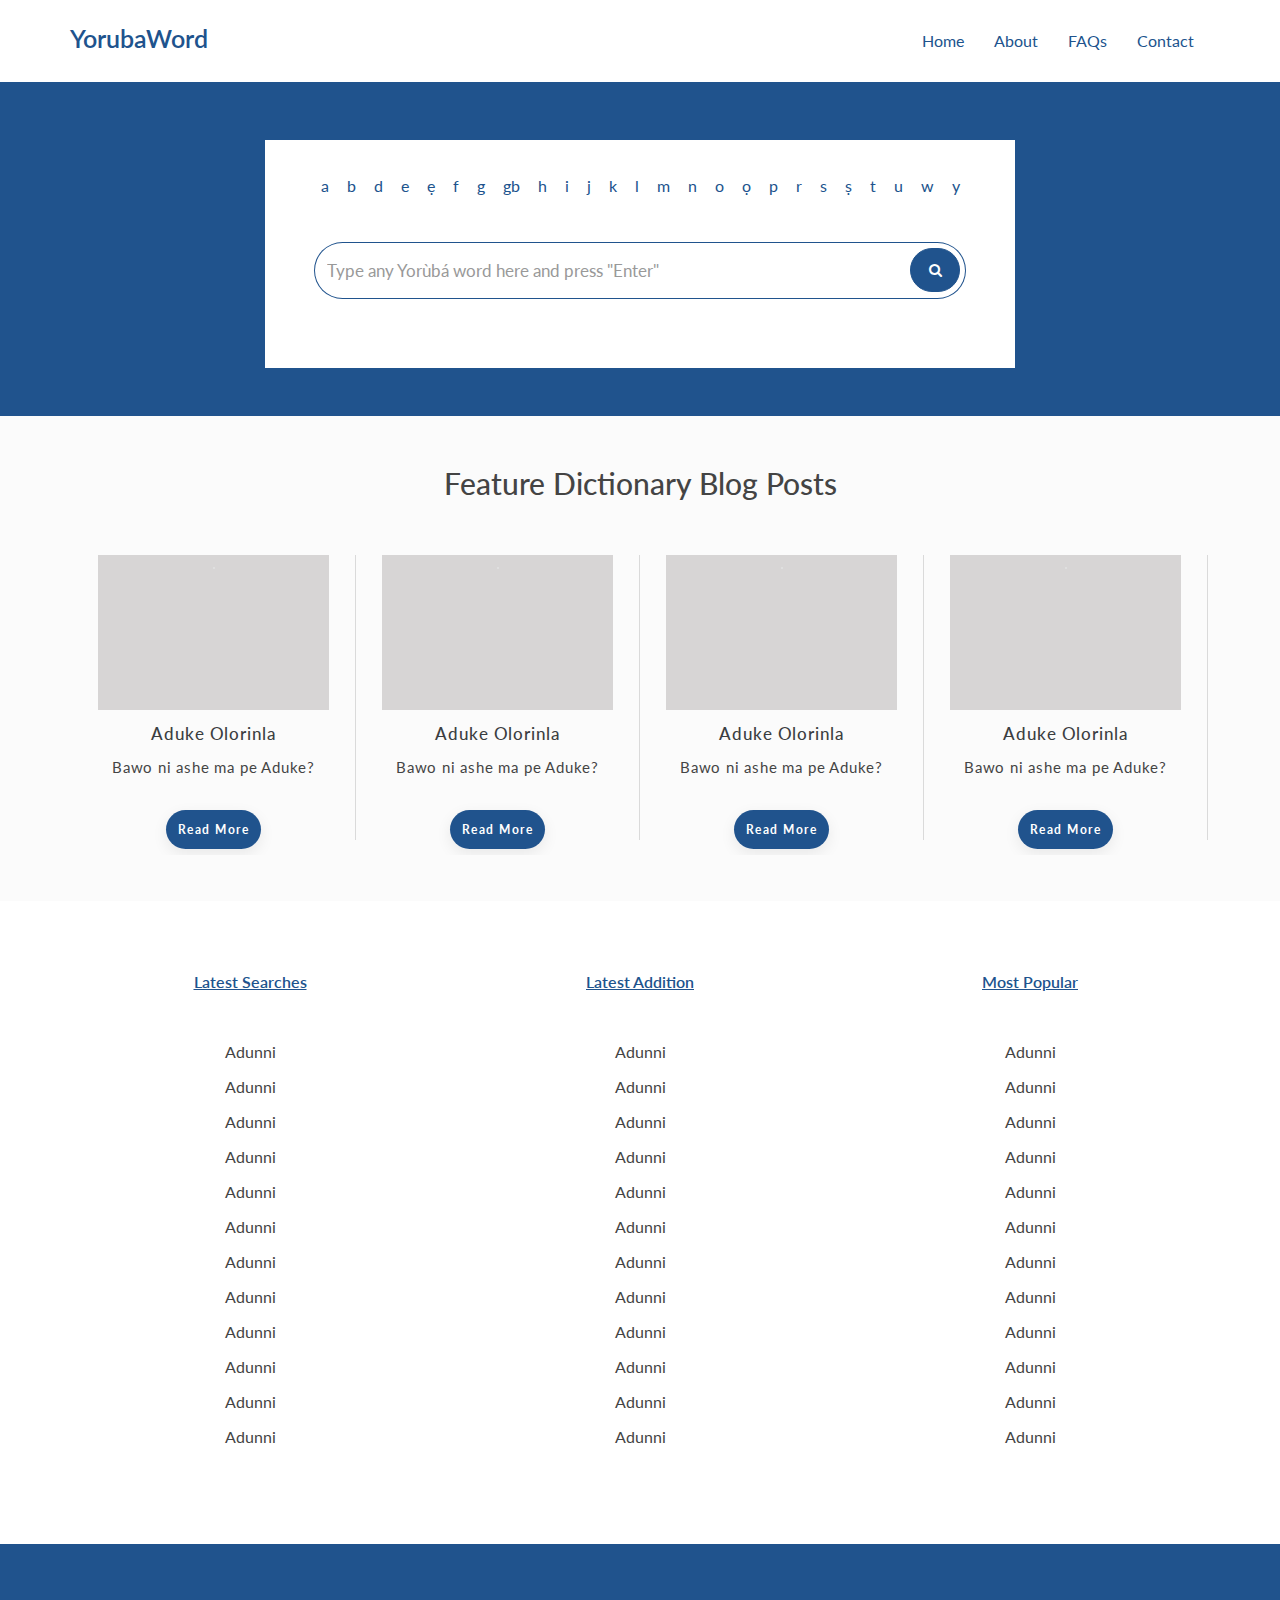
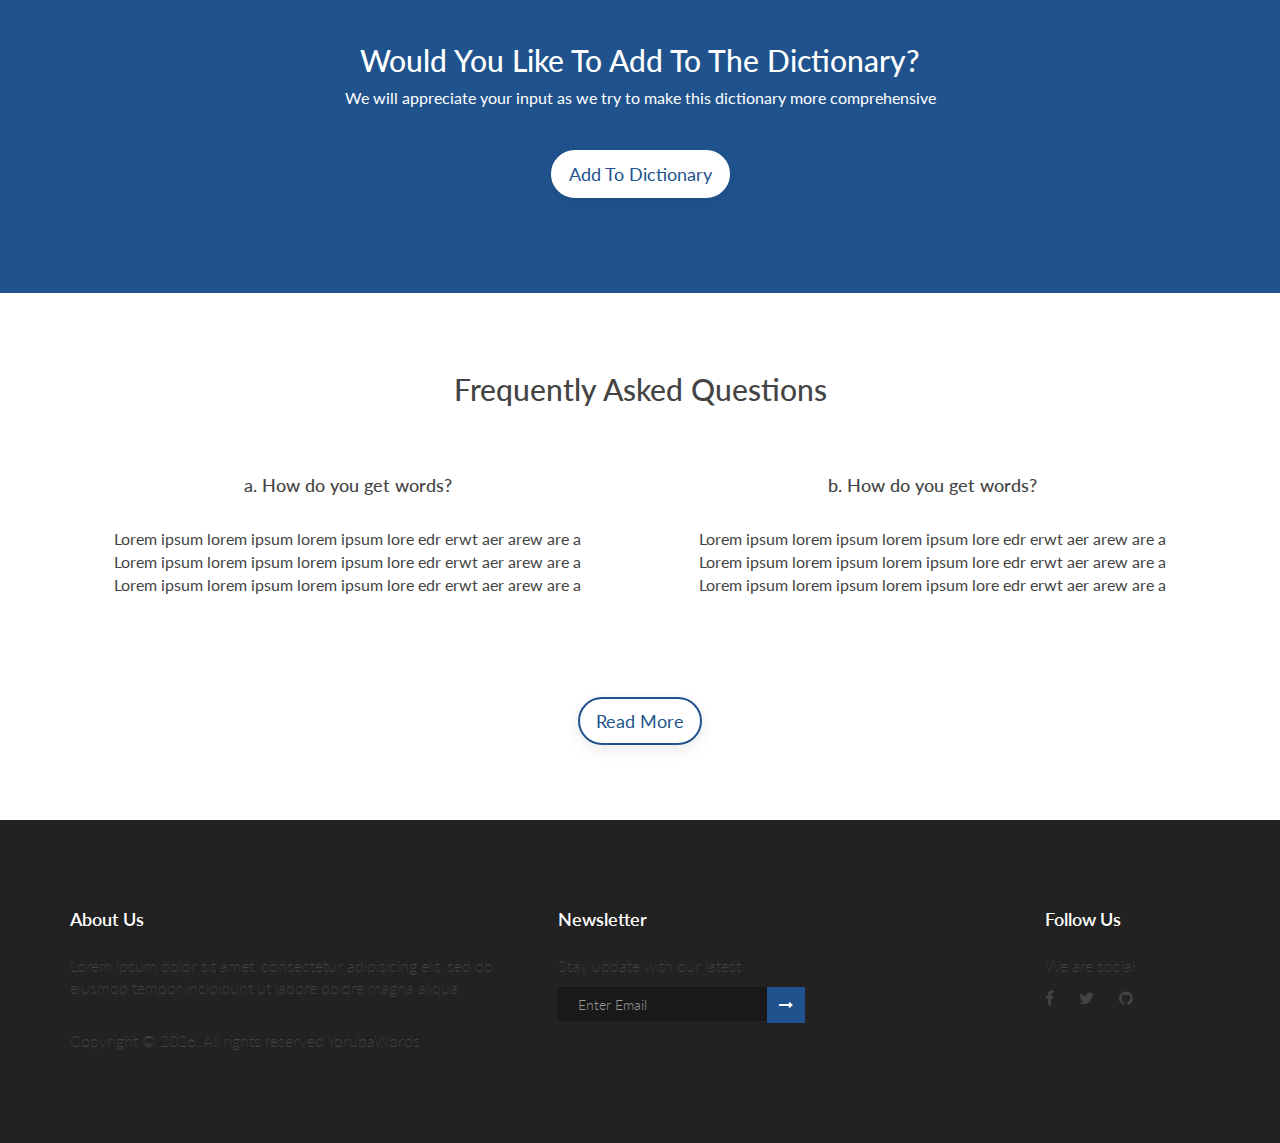
==== commit 374fecf0: "updates" ====
--- a/index.html
+++ b/index.html
@@ -80,8 +80,7 @@
     </header>
    
     <!-- end header -->
-
-            
+        
     <section id="searchform">
 
         <div class="jumbotron" id="home-banner">
@@ -94,7 +93,7 @@
 
                     <div class="col-md-8">
                 
-                        <h1>Welcome To YorubaWord.com</h1>
+                        <!-- <h1>Welcome To YorubaWord.com</h1> -->
 
                         <div class="search-background">
 
@@ -205,7 +204,7 @@
       
                 <div class="home-games-wgt-items">
       
-                    <h2>More Words From The Blog</h2><br><br>
+                    <h2>Feature Dictionary Blog Posts</h2><br><br>
         
       
                     <div>
@@ -250,6 +249,25 @@
       
         
           
+                    <div>
+      
+                        <a href="#">
+                            <span class="lazyload-container ratio-3-2">
+                                <img data-sizes="auto" alt="" is_retina="true" 
+                                data-src="" data-loaded="true">
+                            </span>
+                        </a>
+      
+      
+                        <h5><a href="#">Aduke Olorinla</a></h5>
+      
+                        <p class="mell-wh-0"><a class="" href="#">Bawo ni ashe ma pe Aduke?</a></p>
+      
+                        <a class="quiz-link" href="">Read More</a>
+      
+                    </div>
+
+
                     <div>
       
                         <a href="#">
--- a/assets/css/style.css
+++ b/assets/css/style.css
@@ -213,7 +213,7 @@
 
 .search-background {
 	background-color: #fff;
-	margin-bottom: 100px;
+	/* margin-bottom: 100px; */
 }
 
 ul.alphasearch {
@@ -391,7 +391,7 @@
 .home-games-wgt-cnt .home-games-wgt-items div {
     position: relative;
     float: left;
-    width: 33.333%;
+    width: 25%;
     box-sizing: border-box;
     border-right: 1px solid #dadada;
     padding: 0 1.6em;
@@ -541,7 +541,8 @@
 
 .popotext{
 	font-weight: 600;
-	color: #20538d;
+    color: #20538d;
+    text-decoration: underline;
 }
 
 /* * ========================End popular words================================= */ 
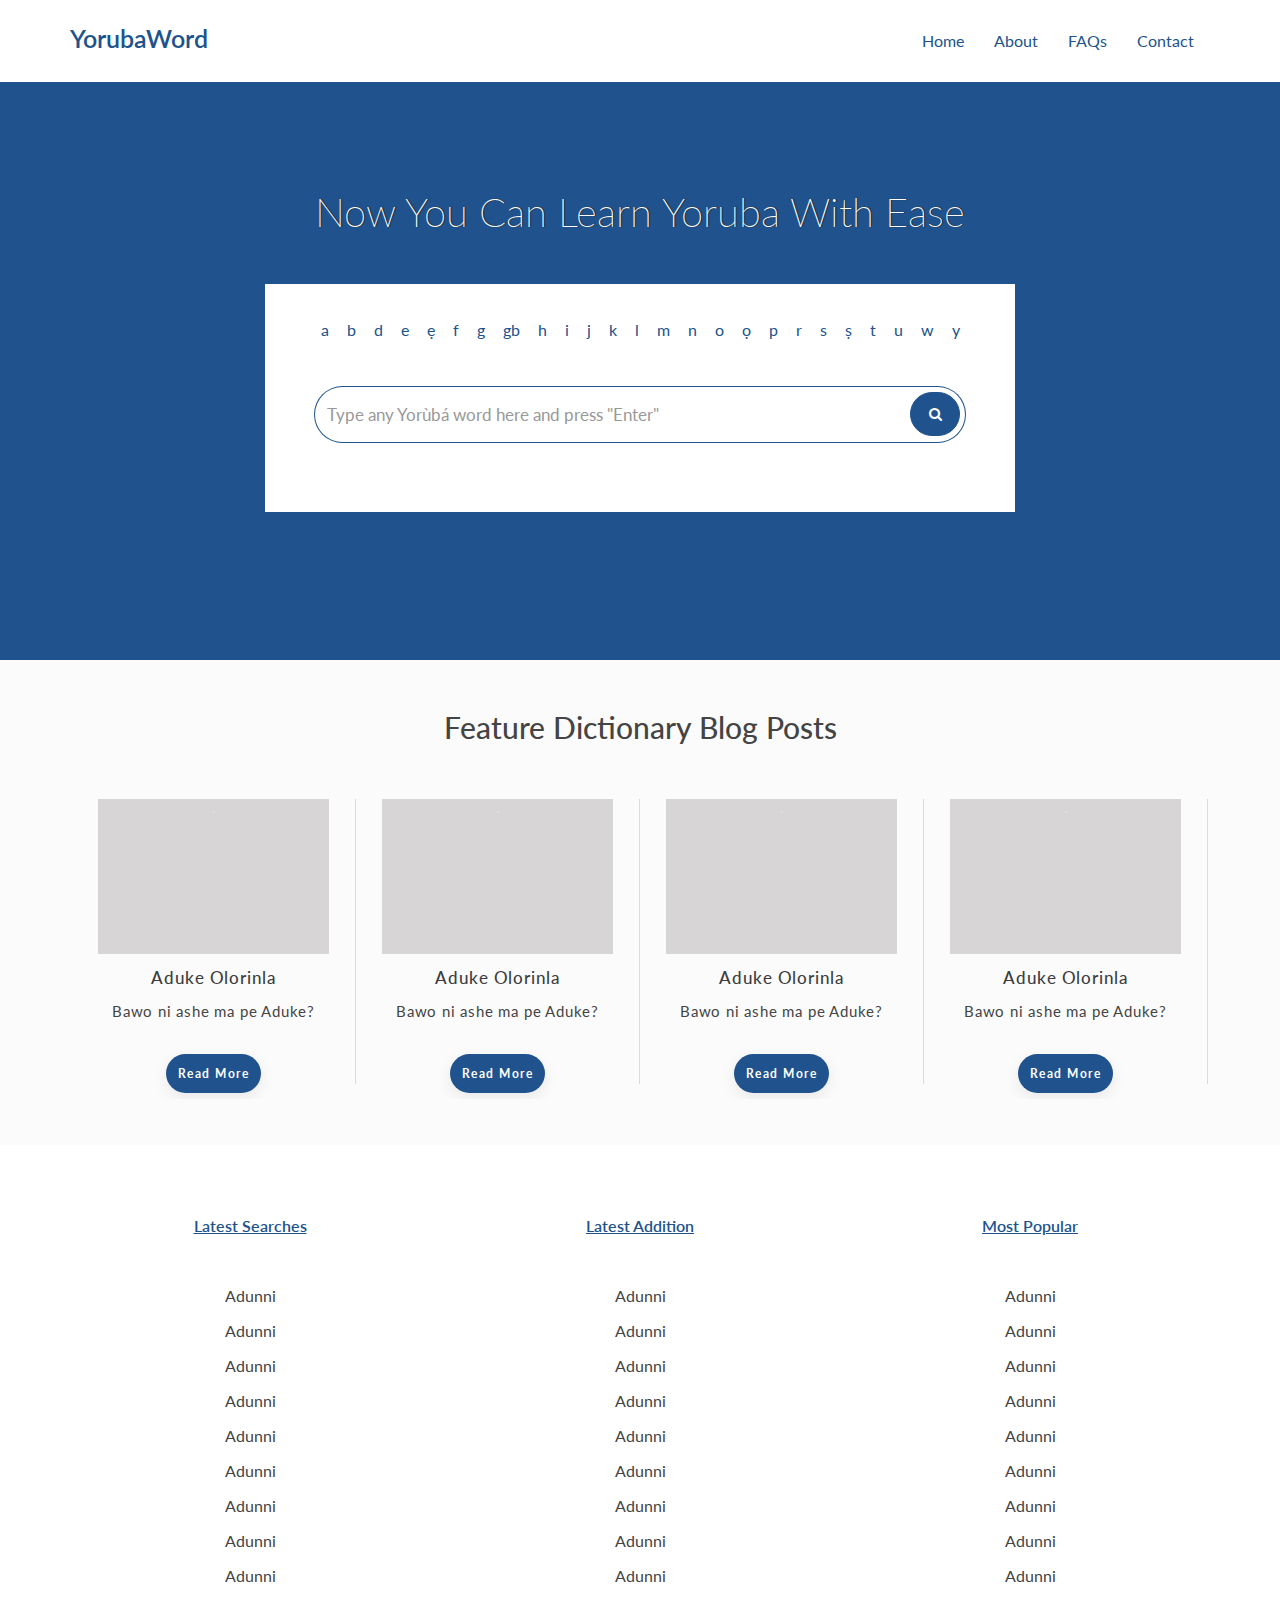
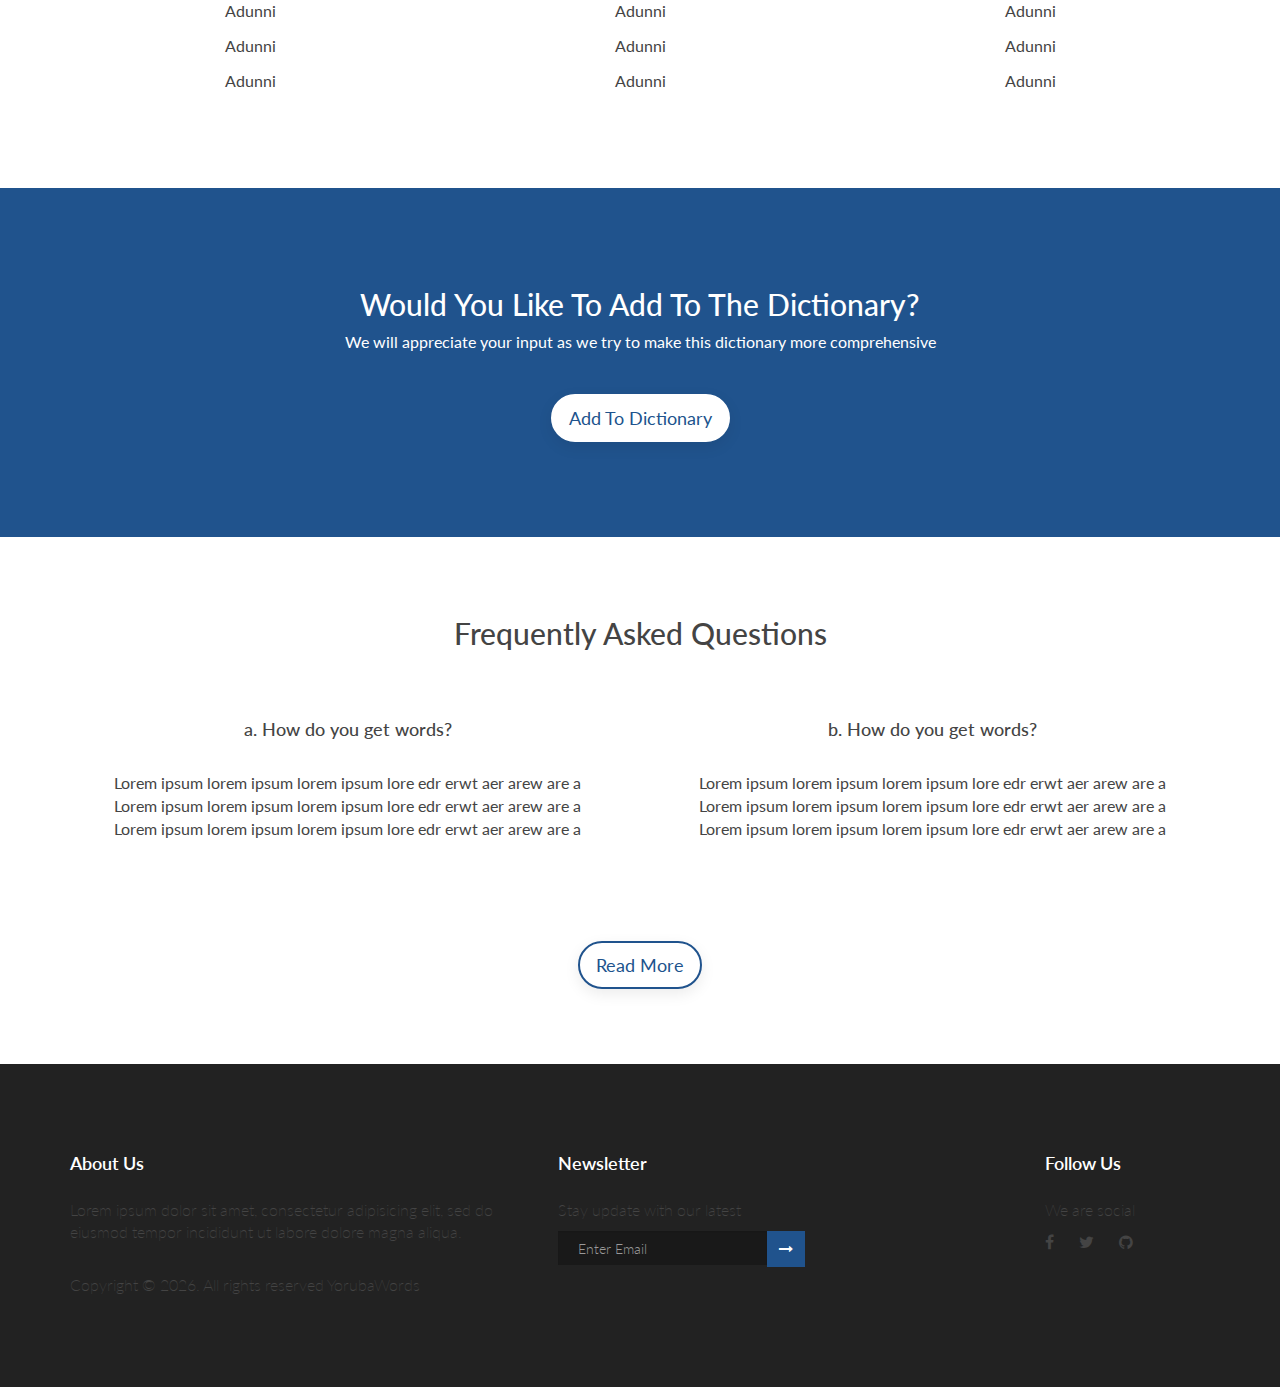
==== commit 8155da8f: "updates" ====
--- a/index.html
+++ b/index.html
@@ -93,7 +93,7 @@
 
                     <div class="col-md-8">
                 
-                        <!-- <h1>Welcome To YorubaWord.com</h1> -->
+                        <h1>Now You Can Learn Yoruba With Ease</h1>
 
                         <div class="search-background">
 
--- a/assets/css/style.css
+++ b/assets/css/style.css
@@ -213,7 +213,7 @@
 
 .search-background {
 	background-color: #fff;
-	/* margin-bottom: 100px; */
+	margin-bottom: 100px;
 }
 
 ul.alphasearch {
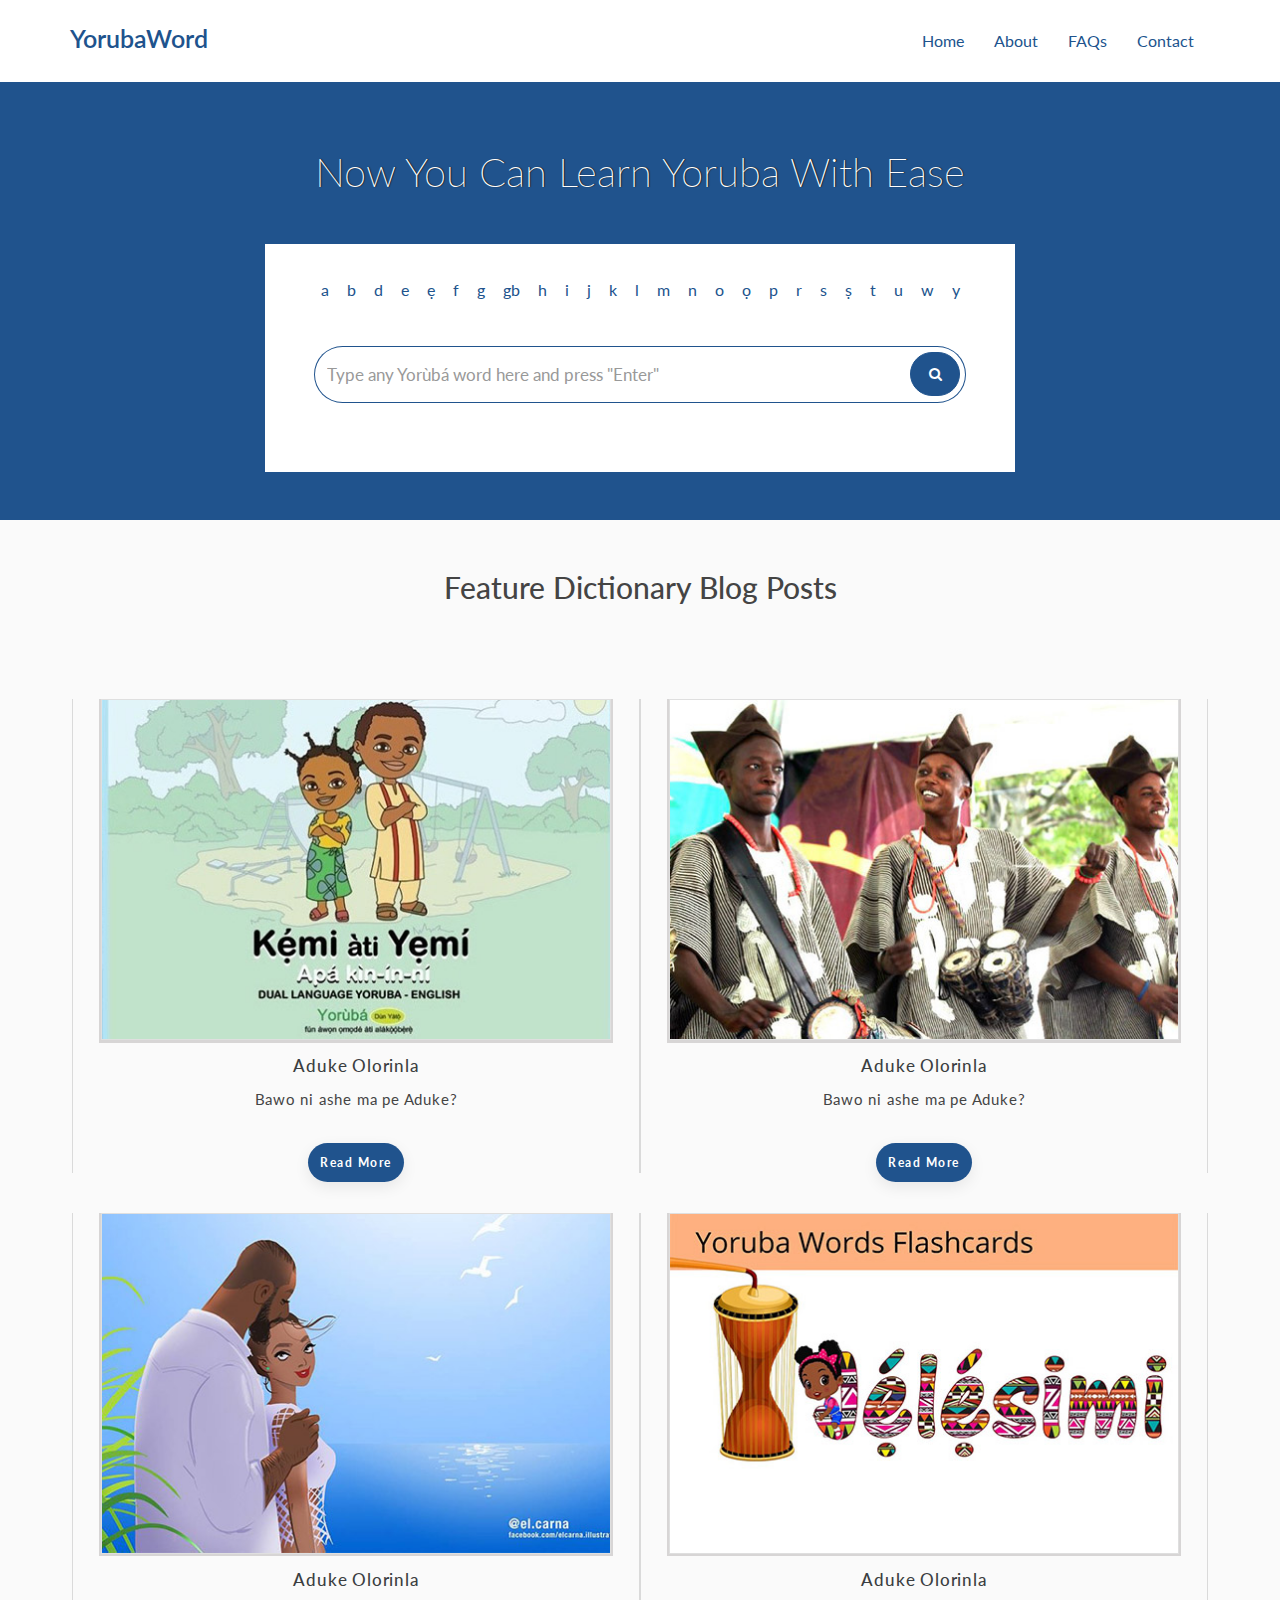
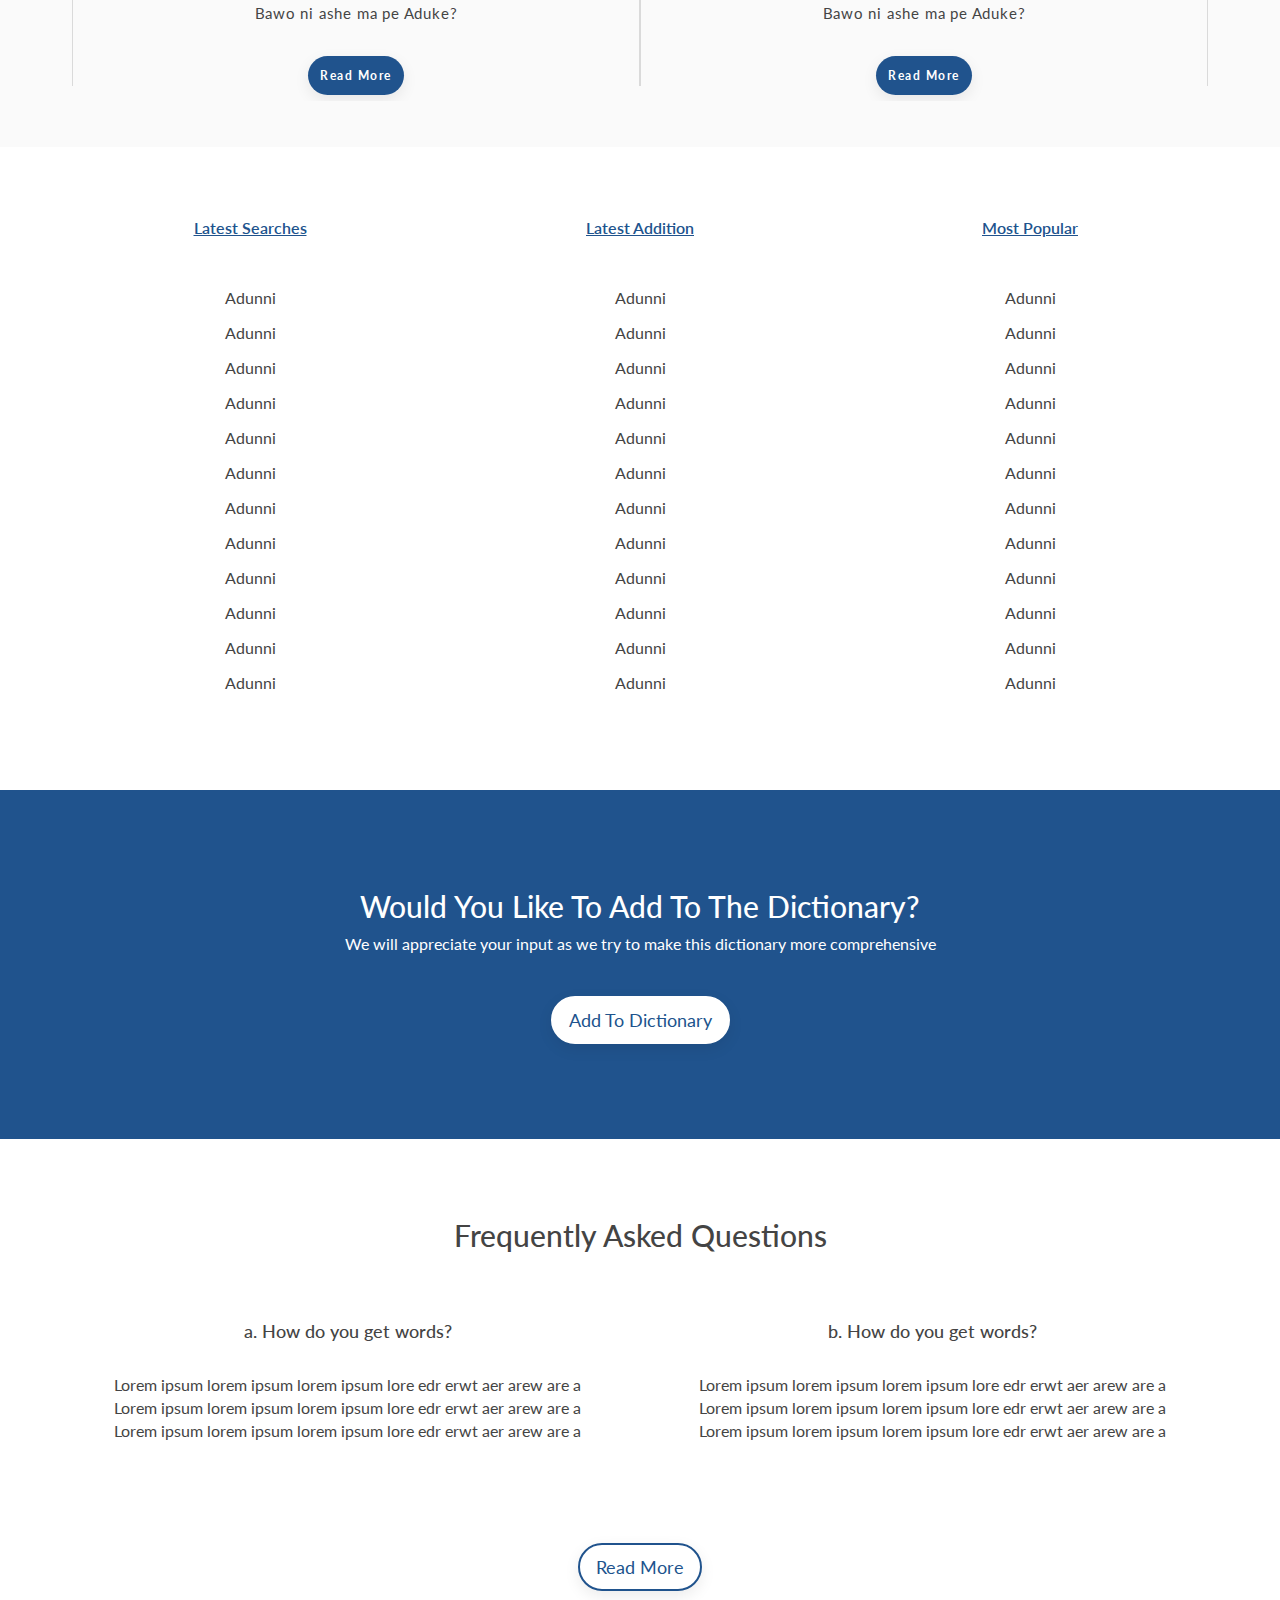
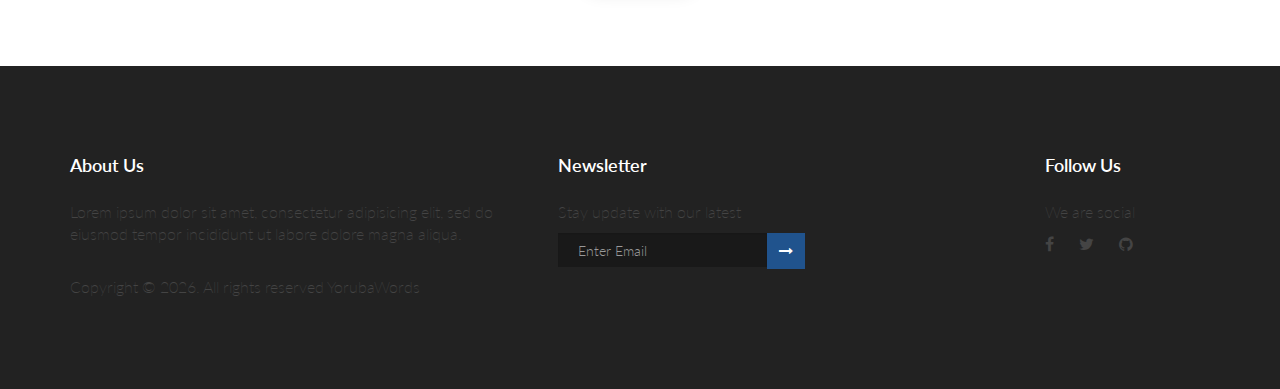
==== commit 159a9330: "updates" ====
--- a/index.html
+++ b/index.html
@@ -211,9 +211,7 @@
       
                         <a href="">
                             <span class="lazyload-container ratio-3-2">
-                                <img data-sizes="auto" alt="" is_retina="true" 
-                                data-src="" 
-                                data-loaded="true">
+                                <img src="assets/img/d3.jpg">
                             </span>
                         </a>
       
@@ -233,8 +231,7 @@
       
                         <a href="#">
                             <span class="lazyload-container ratio-3-2">
-                                <img data-sizes="auto" alt="" is_retina="true"
-                                 data-src="" data-loaded="true">
+                                <img src="assets/img/d2.jpg">
                             </span>
                         </a>
       
@@ -253,8 +250,7 @@
       
                         <a href="#">
                             <span class="lazyload-container ratio-3-2">
-                                <img data-sizes="auto" alt="" is_retina="true" 
-                                data-src="" data-loaded="true">
+                                <img src="assets/img/d4.jpg">
                             </span>
                         </a>
       
@@ -272,8 +268,7 @@
       
                         <a href="#">
                             <span class="lazyload-container ratio-3-2">
-                                <img data-sizes="auto" alt="" is_retina="true" 
-                                data-src="" data-loaded="true">
+                                <img src="assets/img/d1.jpg">
                             </span>
                         </a>
       
--- a/assets/css/style.css
+++ b/assets/css/style.css
@@ -167,7 +167,7 @@
 	font-size: 40px;
 	font-weight: 200;
 	margin-bottom: 50px;
-	padding-top: 40px;
+	/* padding-top: 40px; */
 	text-shadow: 1px 0 1px #1e1e1e;
 }
 .jumbotron h3 {
@@ -213,7 +213,7 @@
 
 .search-background {
 	background-color: #fff;
-	margin-bottom: 100px;
+	/* margin-bottom: 100px; */
 }
 
 ul.alphasearch {
@@ -348,7 +348,7 @@
 /* =========== Featured Blog Post On Homepage ================= */
 
 .bg-fet {
-    background: #fbfbfb;
+    background: #fafafa;
 }
 
 .padding-lr-0p8em {
@@ -391,10 +391,12 @@
 .home-games-wgt-cnt .home-games-wgt-items div {
     position: relative;
     float: left;
-    width: 25%;
+    width: 50%;
     box-sizing: border-box;
     border-right: 1px solid #dadada;
+    border-left: 1px solid #dadada;
     padding: 0 1.6em;
+    margin-top: 40px;
 }
 
 .home-games-wgt-cnt .home-games-wgt-items a {
@@ -415,6 +417,8 @@
 
 .home-games-wgt-cnt .home-games-wgt-items img {
     border: 1px solid #dfdfdf;
+    width: 510px;
+    height: 341px;
 }
 
 .lazyload-container img.lazyloaded {
@@ -1029,7 +1033,7 @@
     font-size: 18px;
     line-height: 22px;
 	color: #225f73;
-	margin-top: 20px;
+	margin-top: 35px;
 }
 
 .entry-attr .word-syllables {
@@ -1054,13 +1058,18 @@
     padding: 0 7px;
 }
 
+.smd{
+    margin-left: 10px;
+    color: #D81159;
+}
+
 .prs .play-pron:last-of-type {
     margin-right: 1px;
 }
 
-/* .vg-header {
+.vg-header {
     margin-top: 18px;
-} */
+}
 
 .vg .sb.has-num {
     padding-left: 33px;
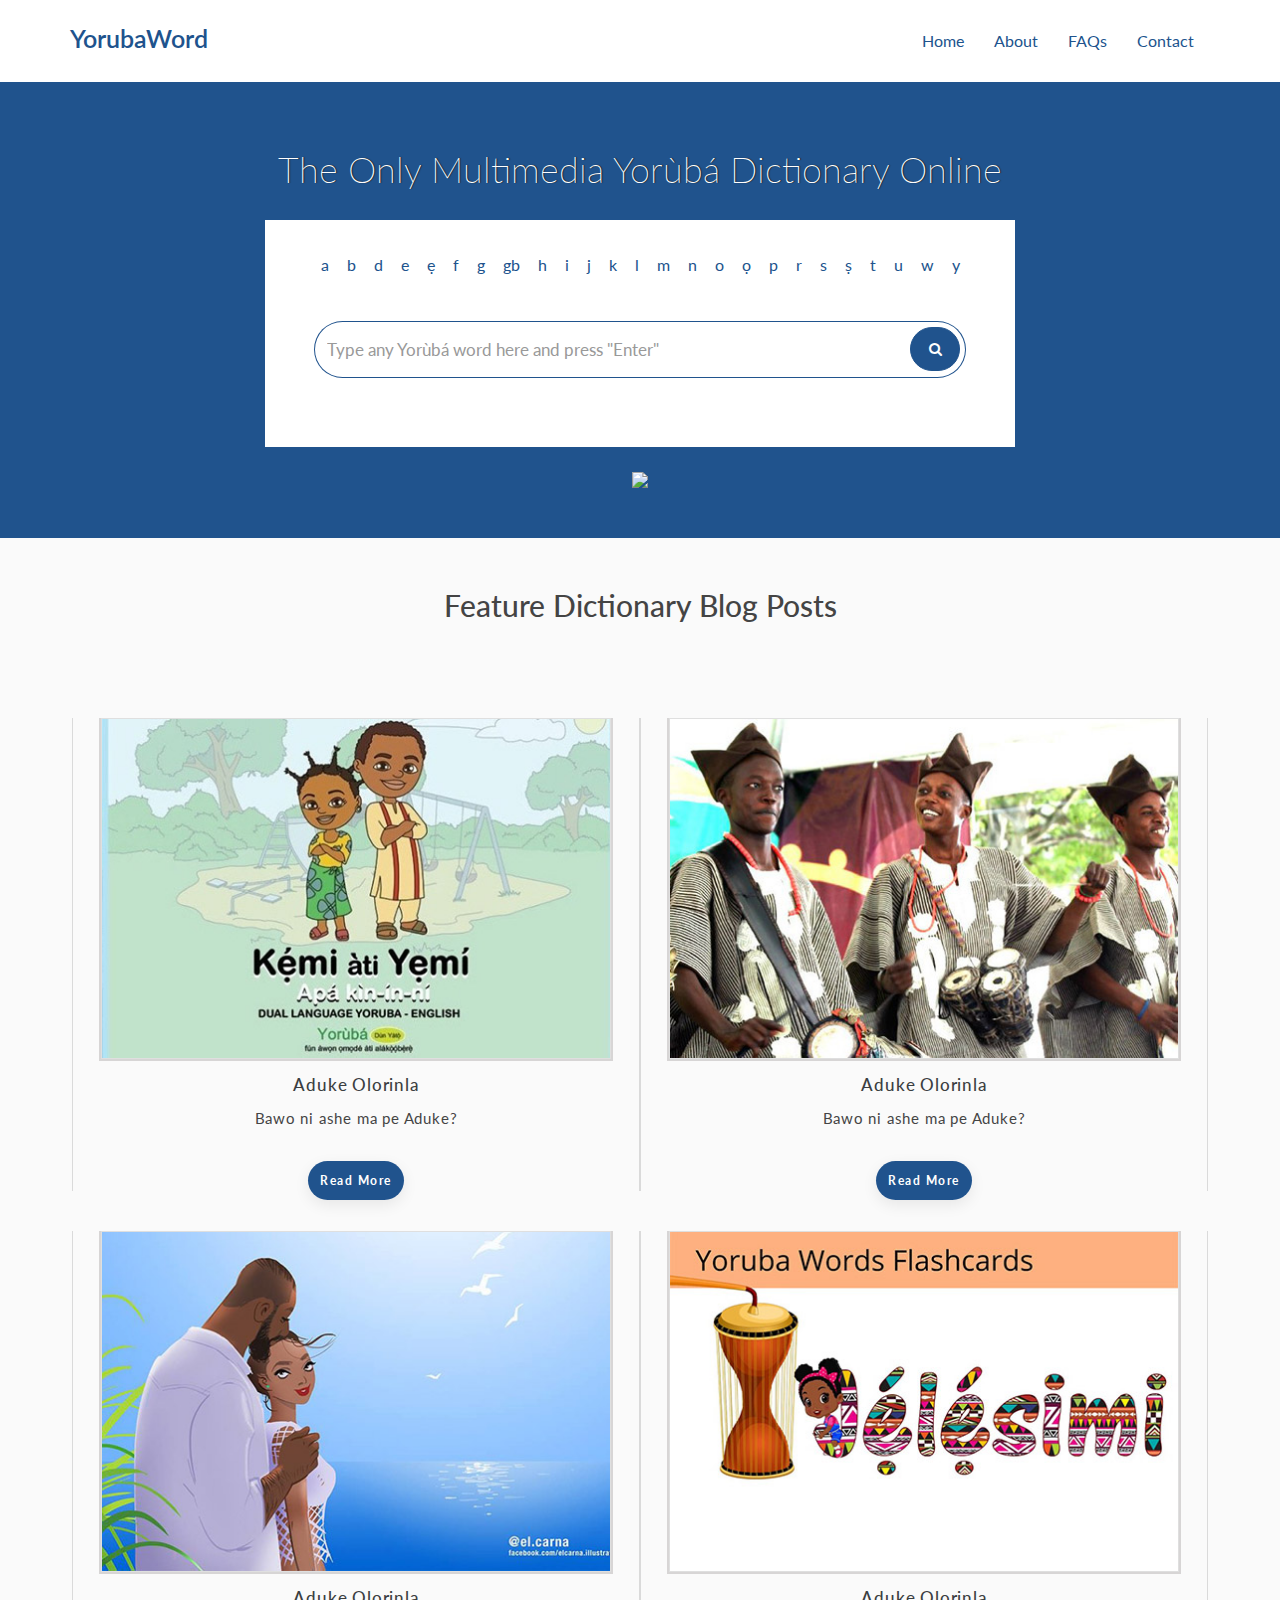
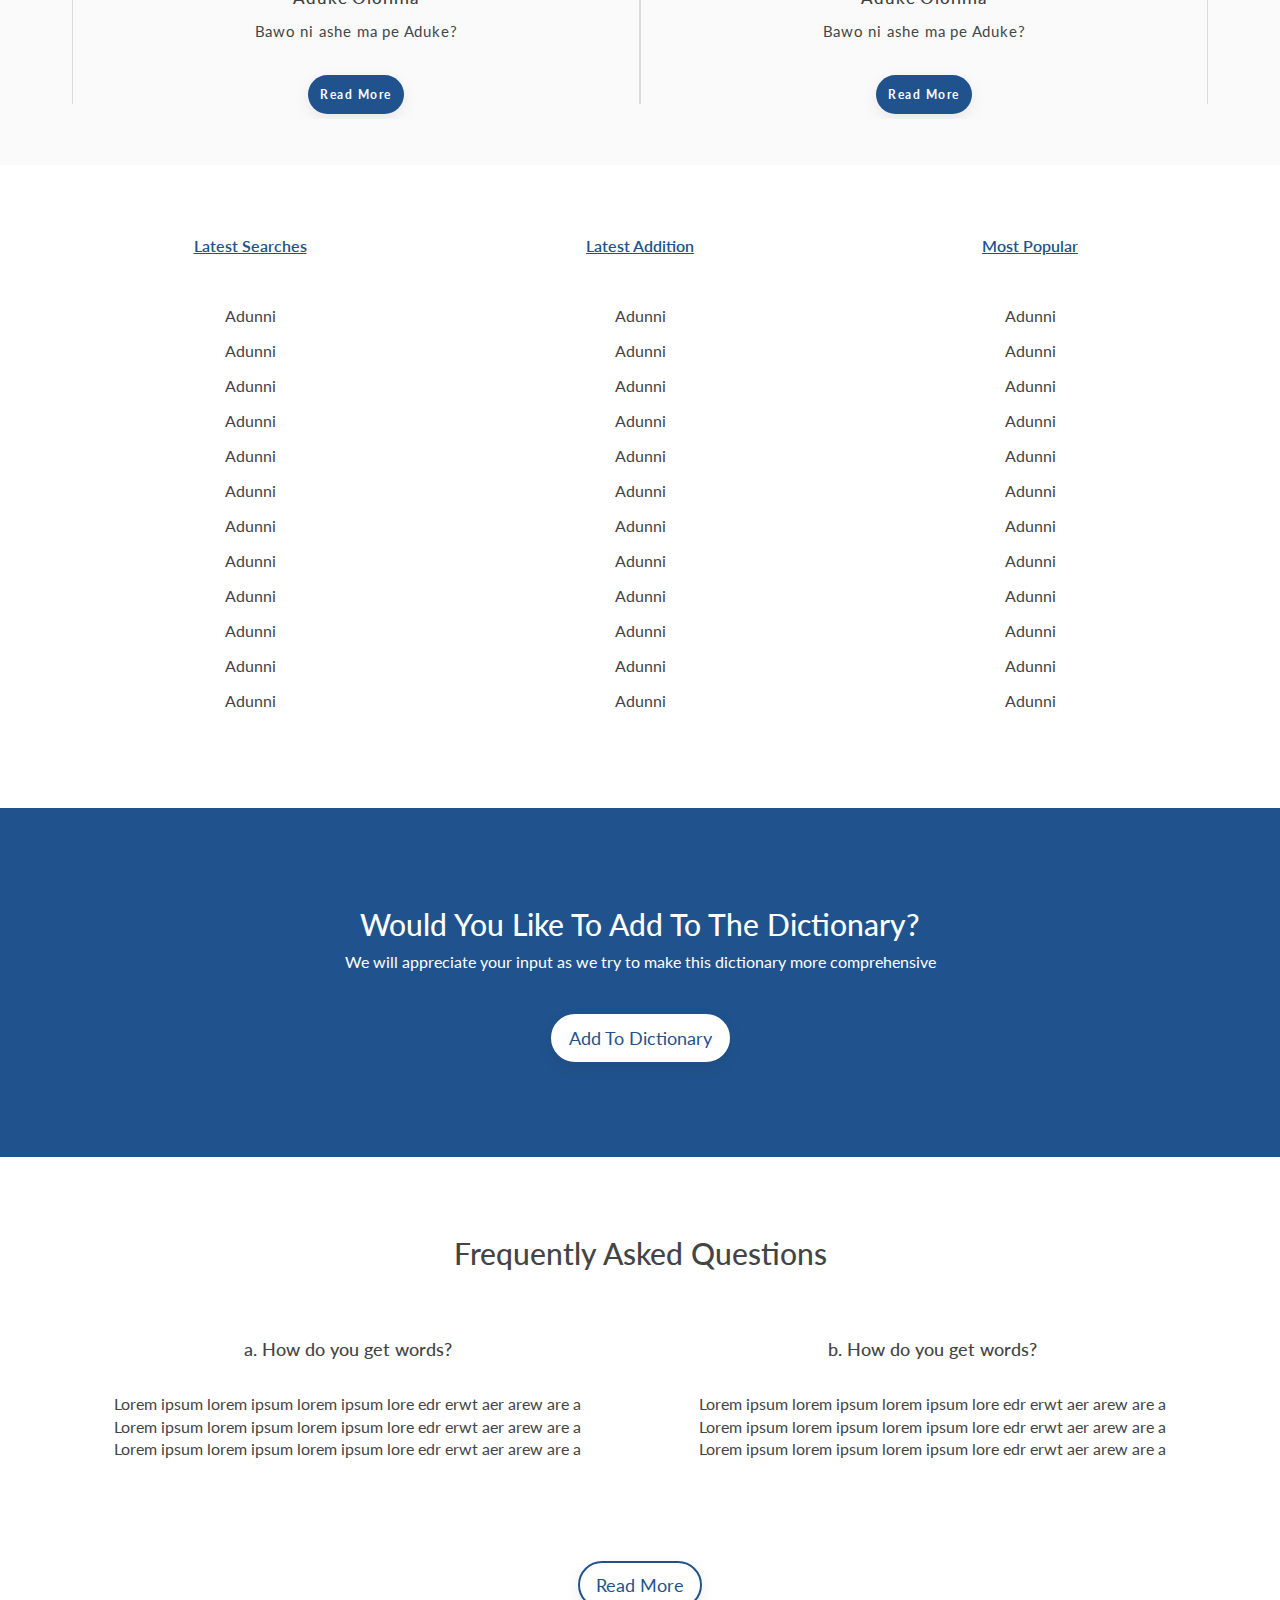
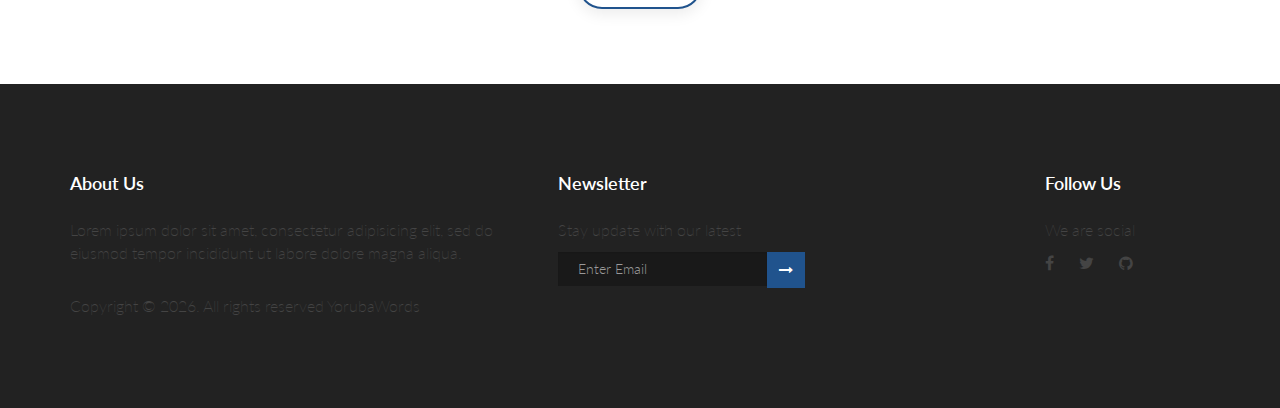
==== commit dadd620d: "updates" ====
--- a/index.html
+++ b/index.html
@@ -93,7 +93,8 @@
 
                     <div class="col-md-8">
                 
-                        <h1>Now You Can Learn Yoruba With Ease</h1>
+                        <h1>The Only
+                            Multimedia Yorùbá Dictionary Online</h1>
 
                         <div class="search-background">
 
@@ -173,8 +174,14 @@
                                     <br /><!-- /input-group -->                
                     
                                 </form>
-                            
+
                         </div>
+
+                        
+                        <a href="#" style="width: 40%;">
+                            <img src="https://www.paypalobjects.com/en_US/i/btn/btn_donateCC_LG.gif">
+                        </a>
+                    
                     
                     </div>
 
--- a/assets/css/style.css
+++ b/assets/css/style.css
@@ -164,9 +164,9 @@
 }
 
 .jumbotron h1 {
-	font-size: 40px;
+	font-size: 36px;
 	font-weight: 200;
-	margin-bottom: 50px;
+	margin-bottom: 30px;
 	/* padding-top: 40px; */
 	text-shadow: 1px 0 1px #1e1e1e;
 }
@@ -213,7 +213,7 @@
 
 .search-background {
 	background-color: #fff;
-	/* margin-bottom: 100px; */
+	margin-bottom: 20px;
 }
 
 ul.alphasearch {
@@ -479,6 +479,21 @@
 	
 }
 
+.home-games-wgt-cnt .home-games-wgt-items h5 {
+    color: #3b3e41;
+    font-size: 1.0625em;
+    line-height: 1.3571;
+    margin-bottom: 0.7em;
+    margin-top: 0.7em;
+    letter-spacing: 0.047em;
+}
+
+.home-games-wgt-cnt .home-games-wgt-items p.mell-wh-0 {
+    overflow: hidden;
+    height: 2.9332em;
+    line-height: 1.4666em;
+}
+
 
 .gray-divide.home-divide {
     float: none;
@@ -516,6 +531,7 @@
     border-right: 0;
     padding: 0;
 }}
+
 
 
 /* ================= End Featured Blog Post on Homepage =============== */
@@ -951,8 +967,7 @@
 /* ================== Index-Search ============================ */
 
 .exsh {
-	padding-top: 10px;
-	padding-bottom: 50px;
+    padding: 10px 10px 50px 15px;
 }
 
 .exsh h1{
@@ -1001,7 +1016,8 @@
 }
 
 .ryt{
-	padding-top: 80px;
+    /* padding-top: 80px; top right bottom left  */
+    padding: 80px 10px 50px 15px;
 }
 
 
@@ -1014,7 +1030,8 @@
     font-weight: bold;
     letter-spacing: 1.2px;
     line-height: 50px;
-    padding-right: 15px;
+    margin-right: 15px;
+    margin-left: -15px;
 }
 
 .fl {
@@ -1210,7 +1227,7 @@
 .search-input-p { 
 	position: relative;
   	display: inline-block;
-  	margin: 10px 0px 10px 0px;
+  	margin: 10px 0px 30px 0px;
 }
 
 
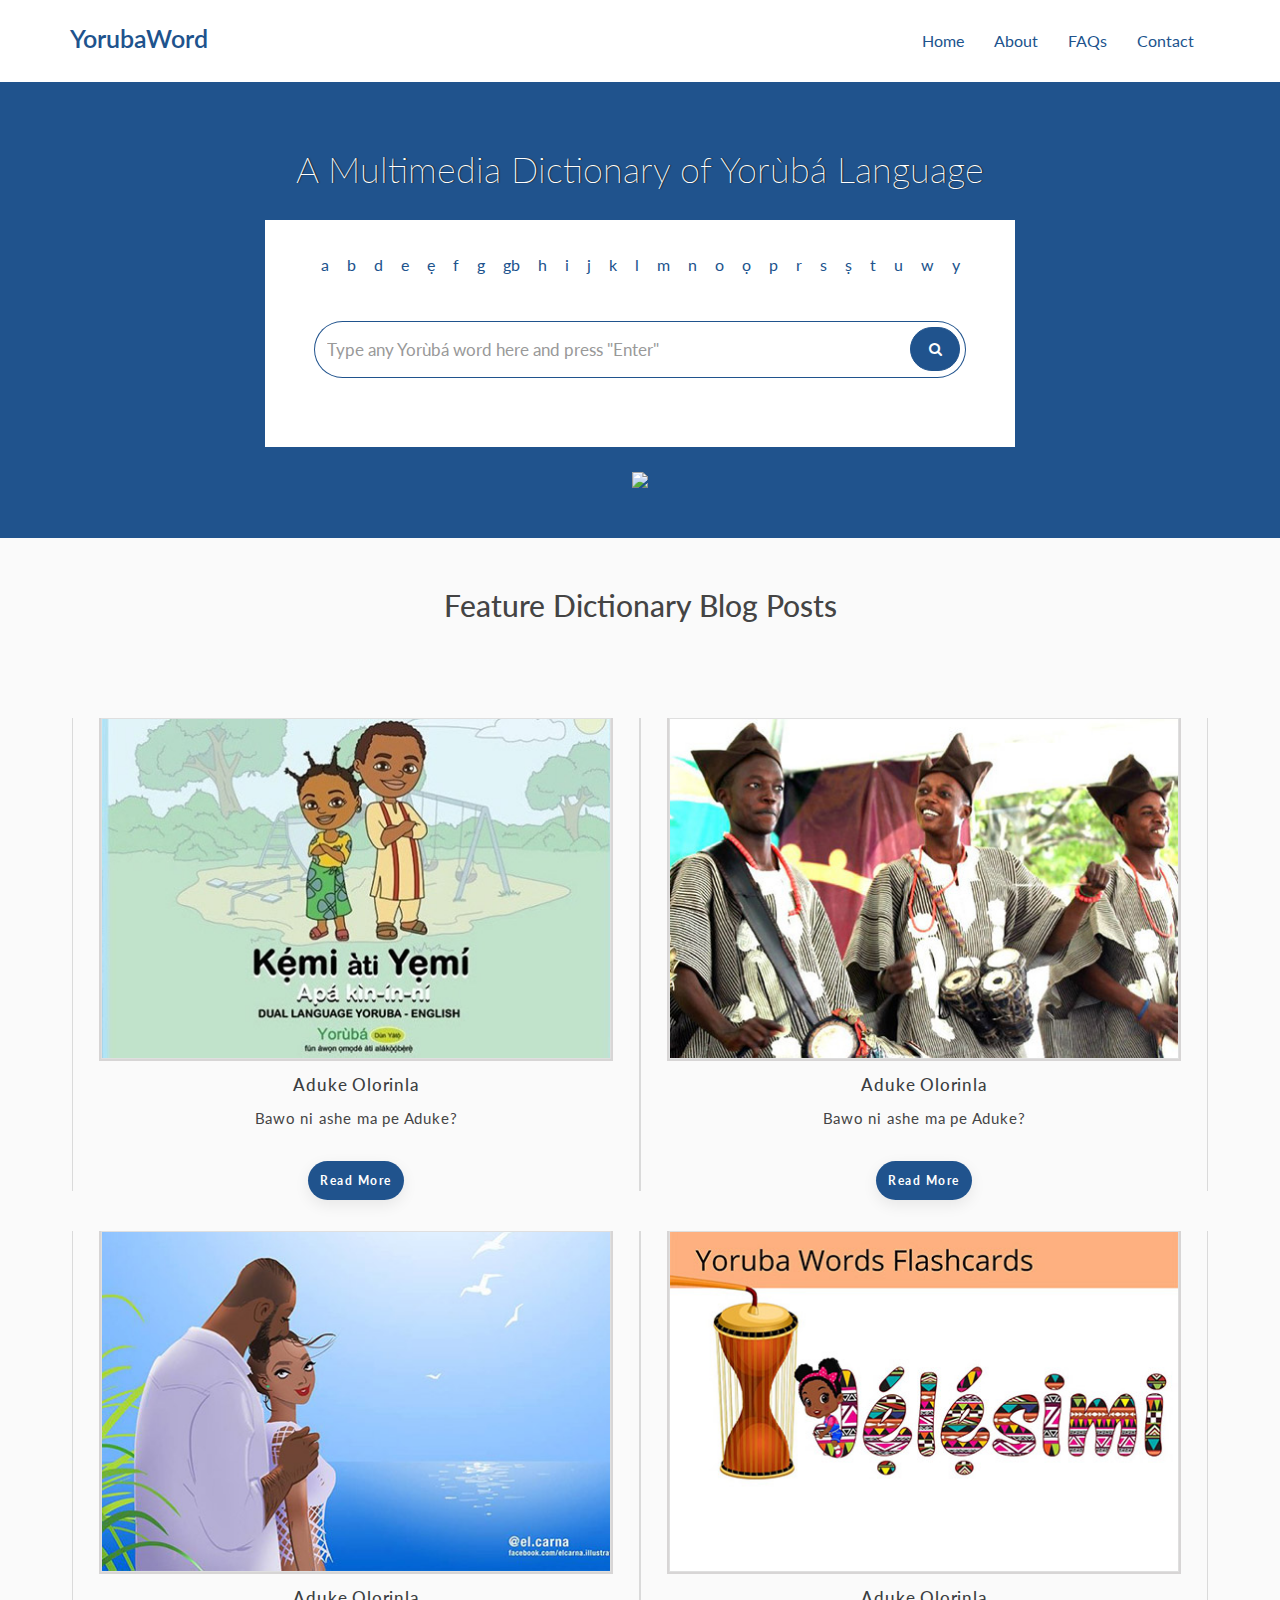
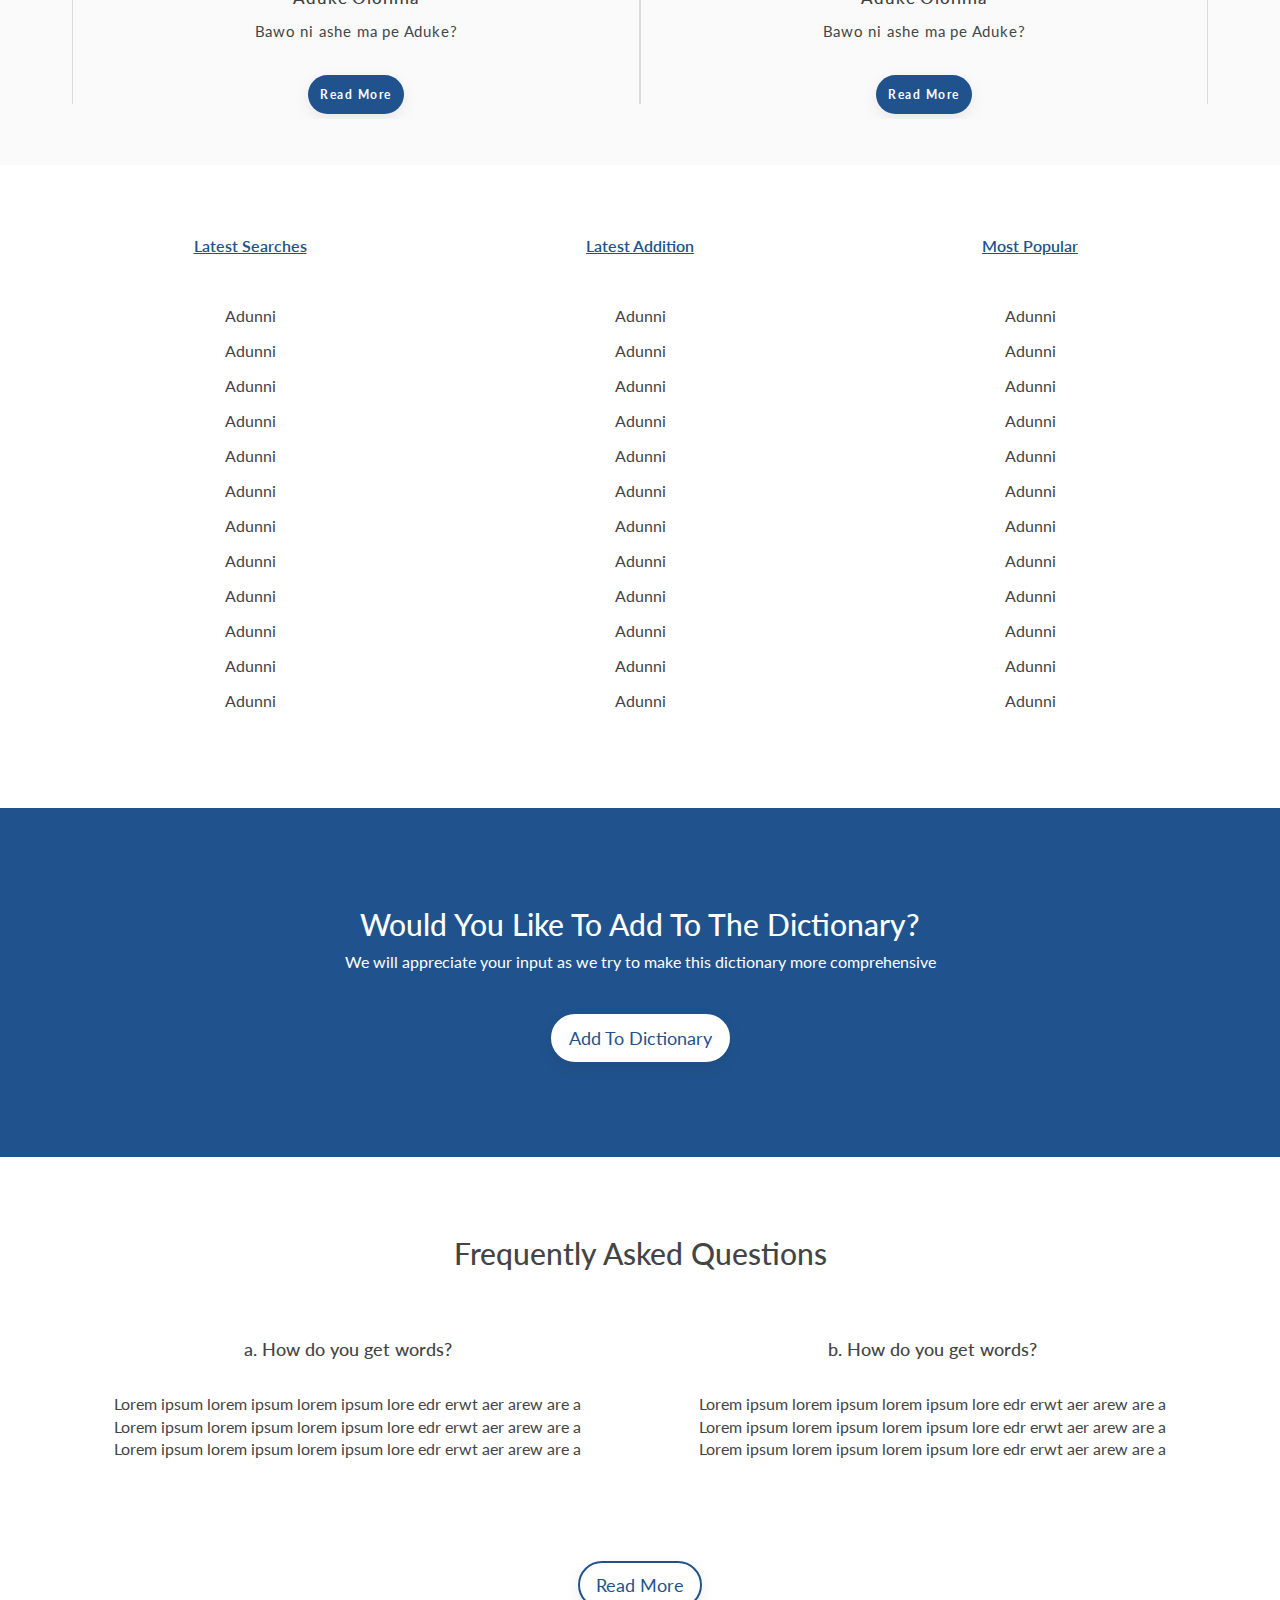
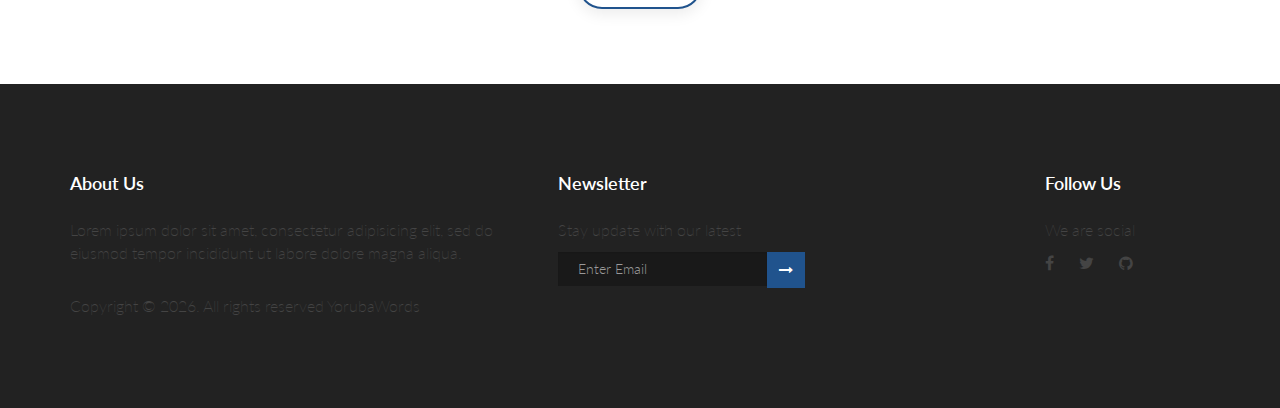
==== commit 18387a1f: "updates" ====
--- a/index.html
+++ b/index.html
@@ -93,8 +93,8 @@
 
                     <div class="col-md-8">
                 
-                        <h1>The Only
-                            Multimedia Yorùbá Dictionary Online</h1>
+                        <h1>A Multimedia
+                            Dictionary of Yorùbá Language</h1>
 
                         <div class="search-background">
 
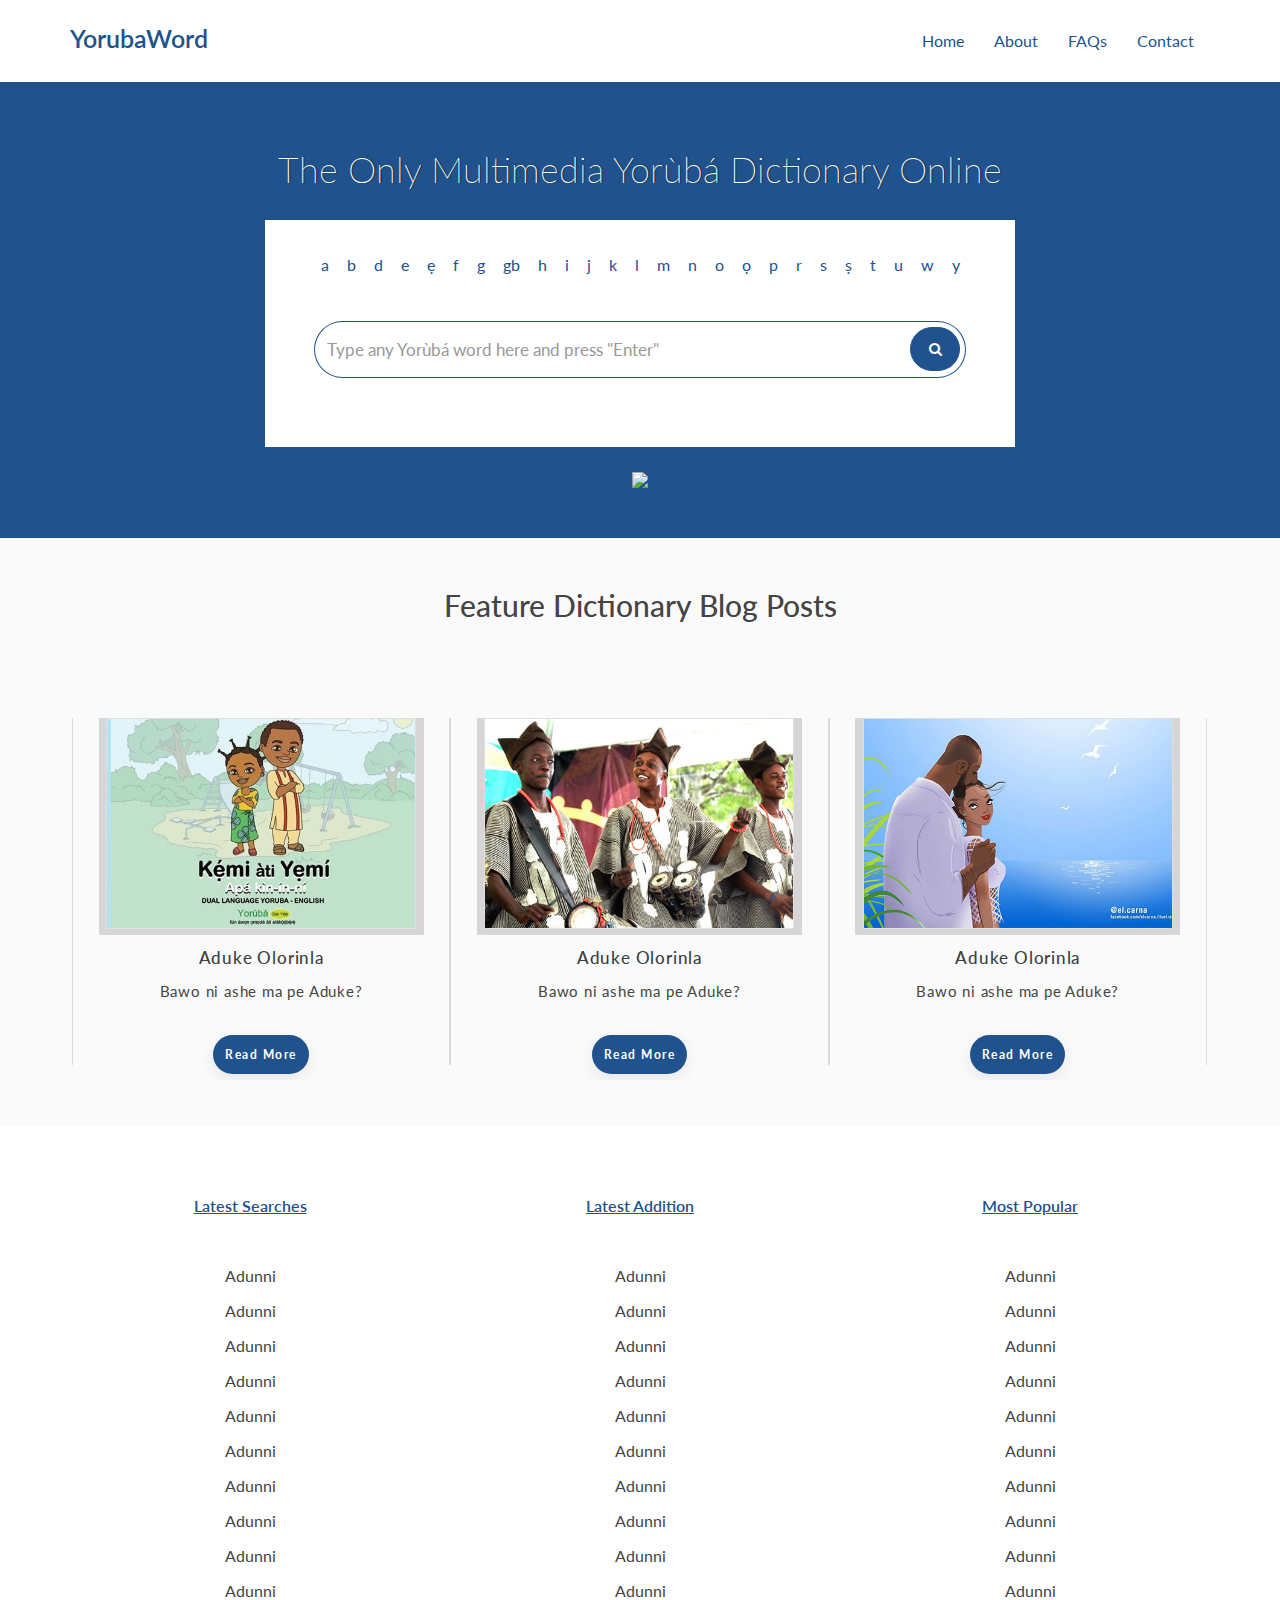
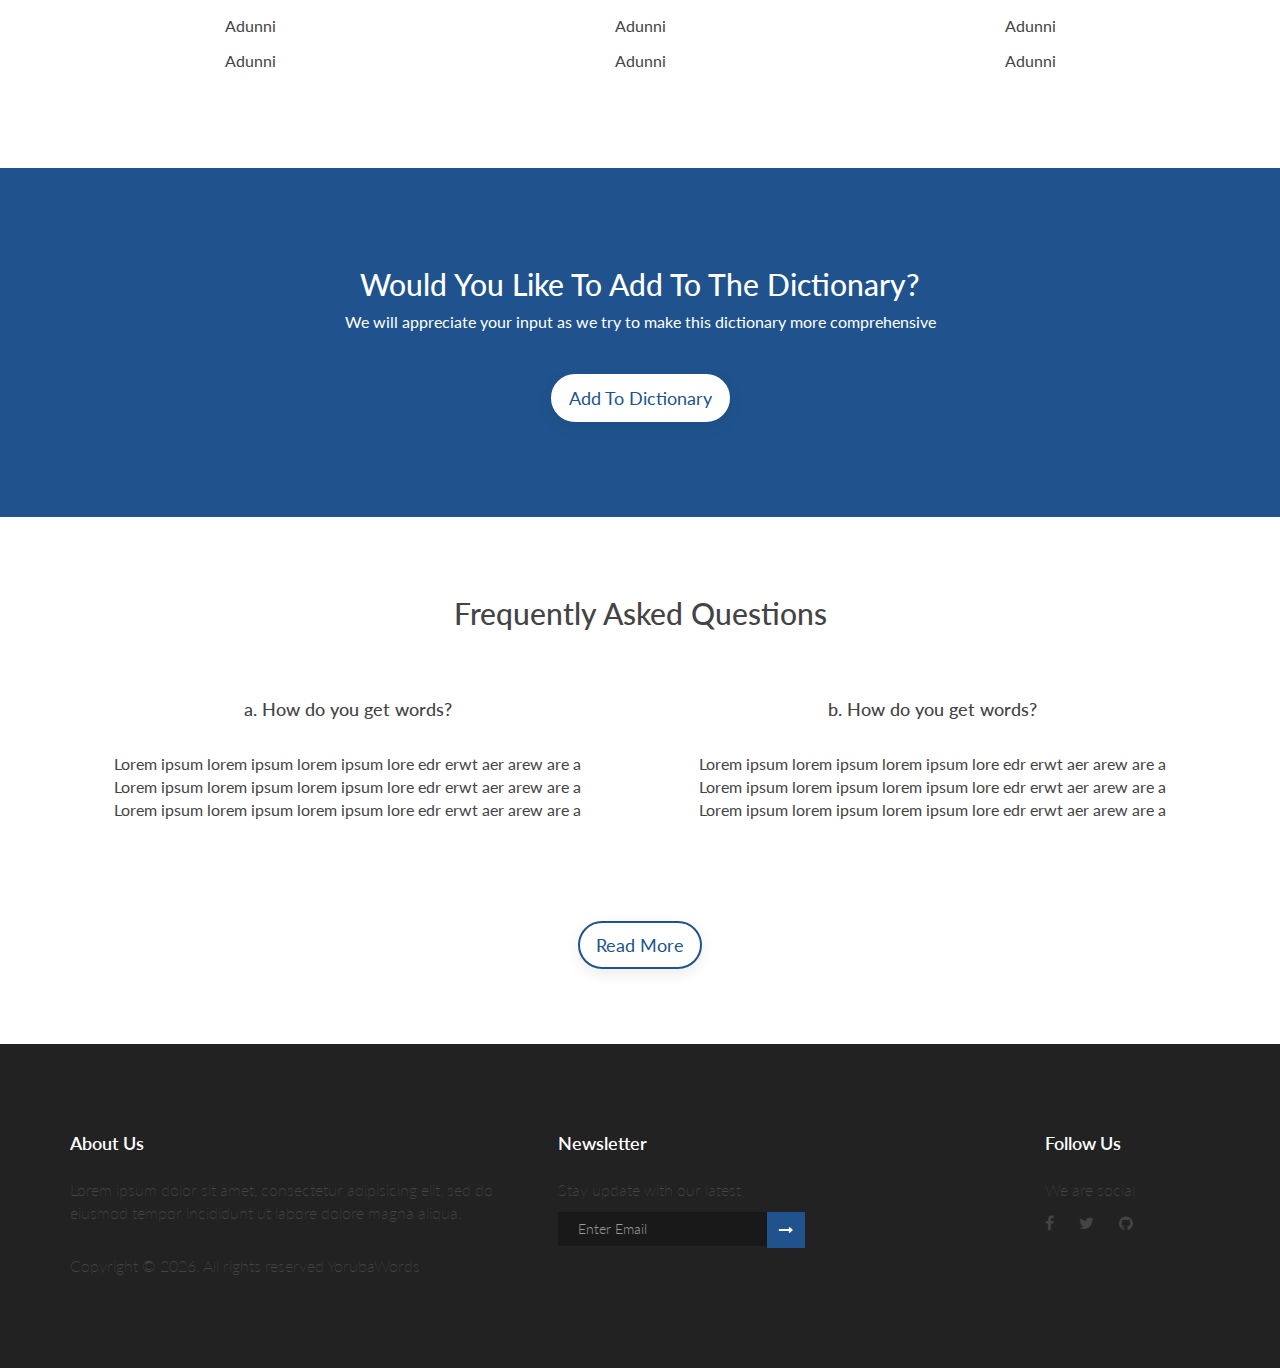
==== commit 99f72bb3: "updates" ====
--- a/index.html
+++ b/index.html
@@ -93,8 +93,8 @@
 
                     <div class="col-md-8">
                 
-                        <h1>A Multimedia
-                            Dictionary of Yorùbá Language</h1>
+                        <h1>The Only
+                            Multimedia Yorùbá Dictionary Online</h1>
 
                         <div class="search-background">
 
@@ -269,25 +269,6 @@
                         <a class="quiz-link" href="">Read More</a>
       
                     </div>
-
-
-                    <div>
-      
-                        <a href="#">
-                            <span class="lazyload-container ratio-3-2">
-                                <img src="assets/img/d1.jpg">
-                            </span>
-                        </a>
-      
-      
-                        <h5><a href="#">Aduke Olorinla</a></h5>
-      
-                        <p class="mell-wh-0"><a class="" href="#">Bawo ni ashe ma pe Aduke?</a></p>
-      
-                        <a class="quiz-link" href="">Read More</a>
-      
-                    </div>
-      
         
                 </div>
       
--- a/assets/css/style.css
+++ b/assets/css/style.css
@@ -391,7 +391,7 @@
 .home-games-wgt-cnt .home-games-wgt-items div {
     position: relative;
     float: left;
-    width: 50%;
+    width: 33.3%;
     box-sizing: border-box;
     border-right: 1px solid #dadada;
     border-left: 1px solid #dadada;
@@ -417,8 +417,8 @@
 
 .home-games-wgt-cnt .home-games-wgt-items img {
     border: 1px solid #dfdfdf;
-    width: 510px;
-    height: 341px;
+    width: 310px;
+    height: 211px;
 }
 
 .lazyload-container img.lazyloaded {
